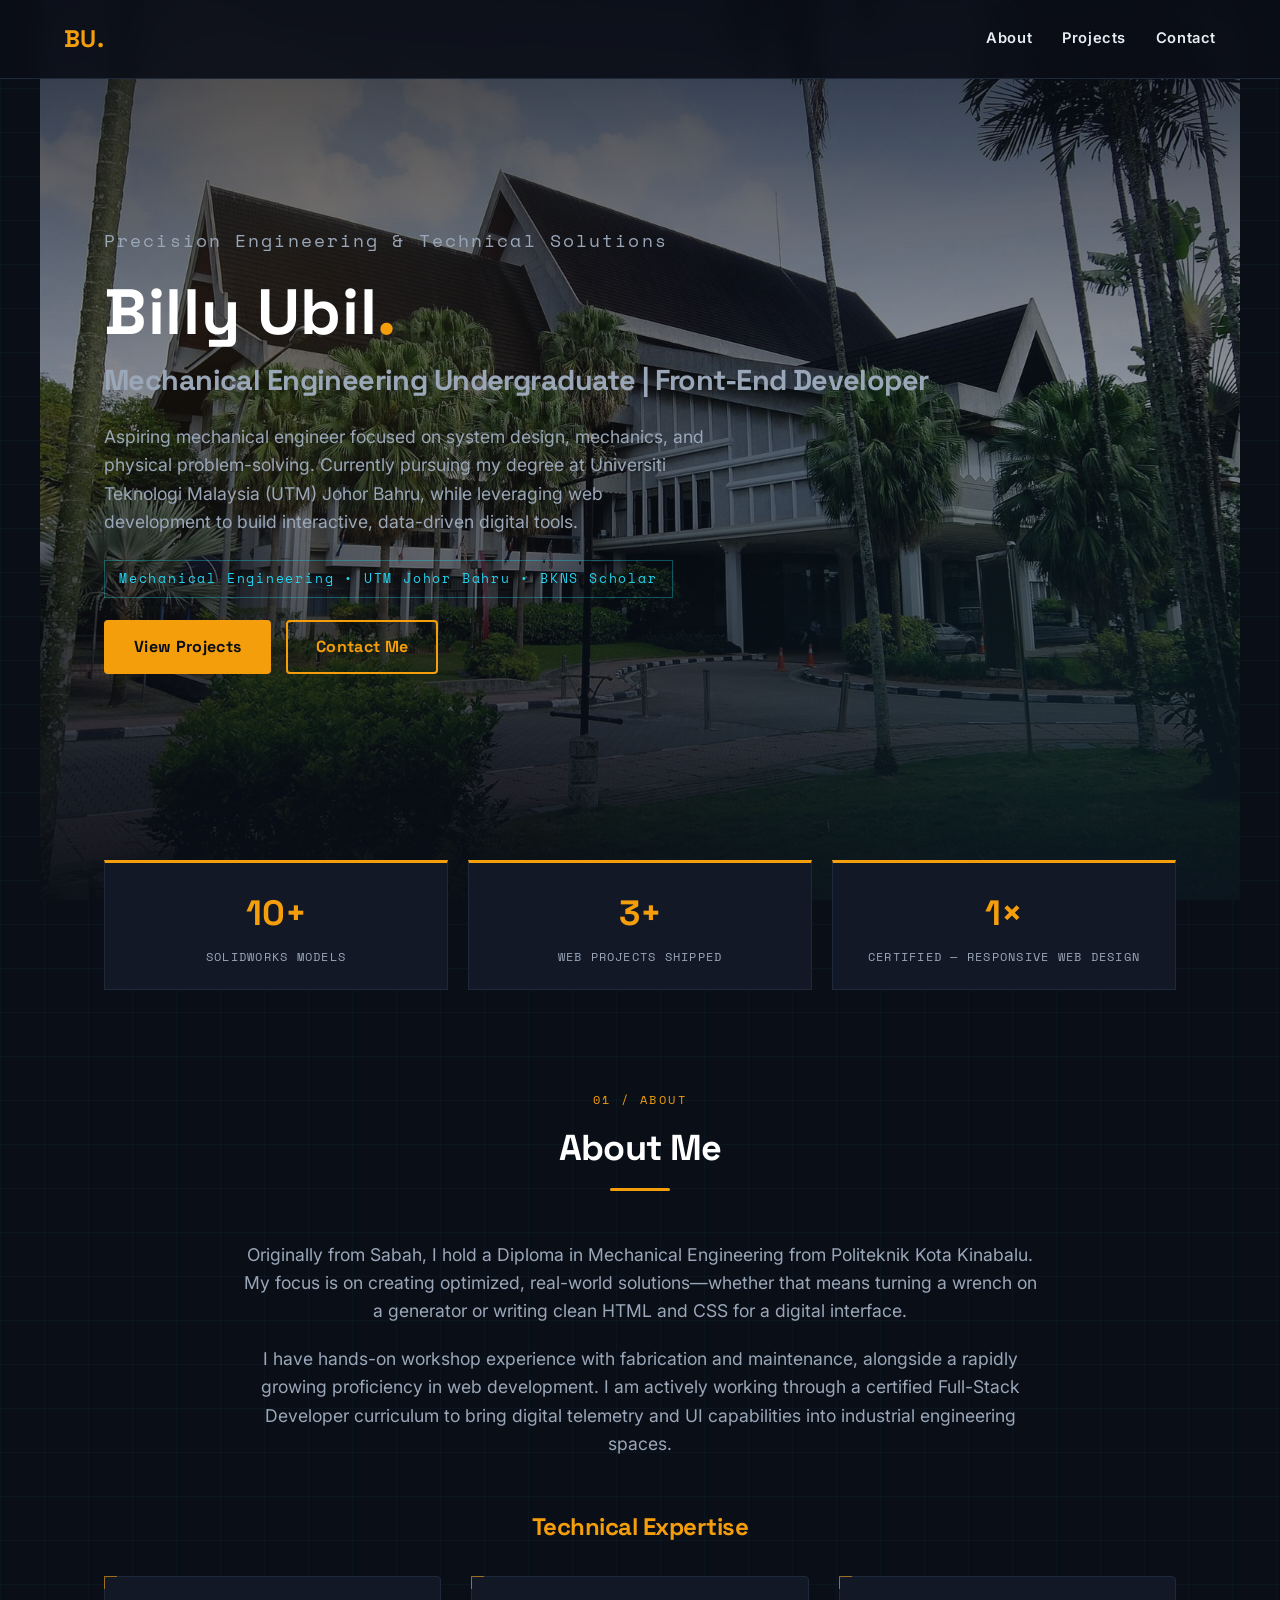
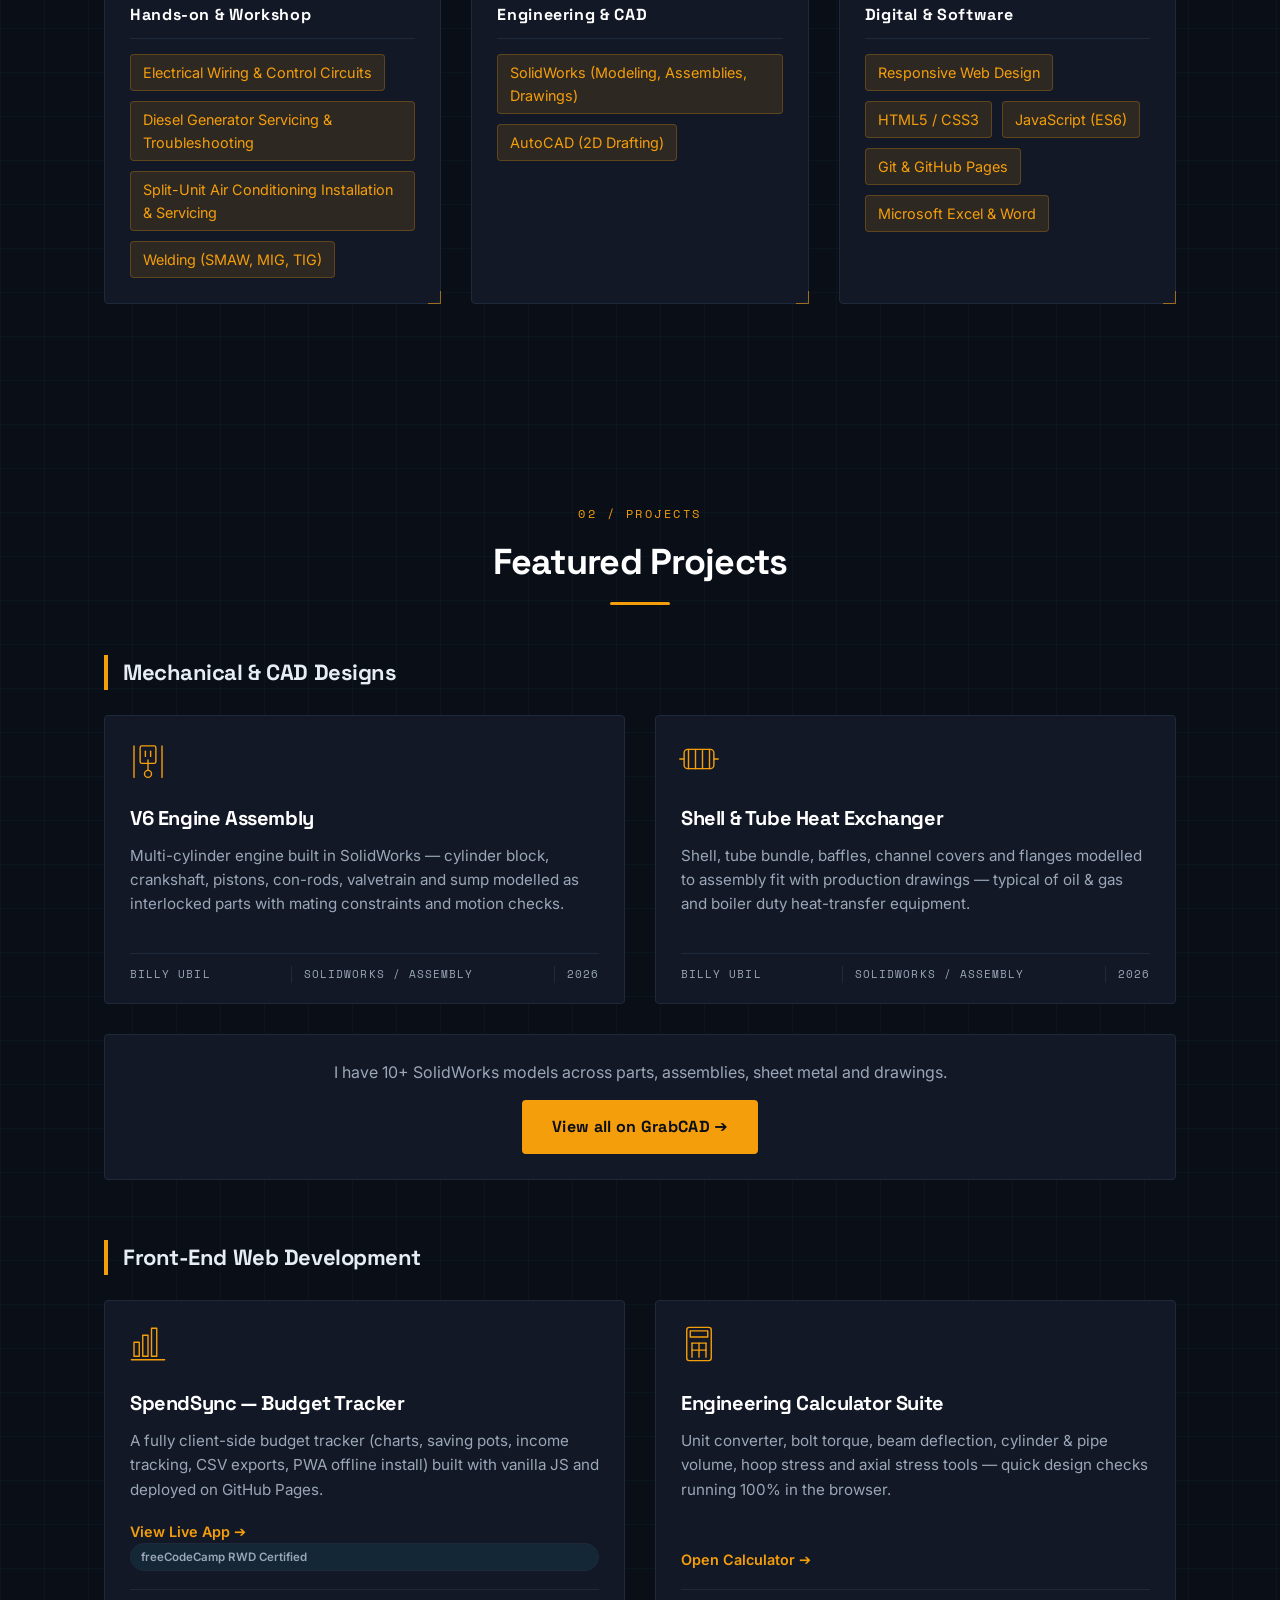
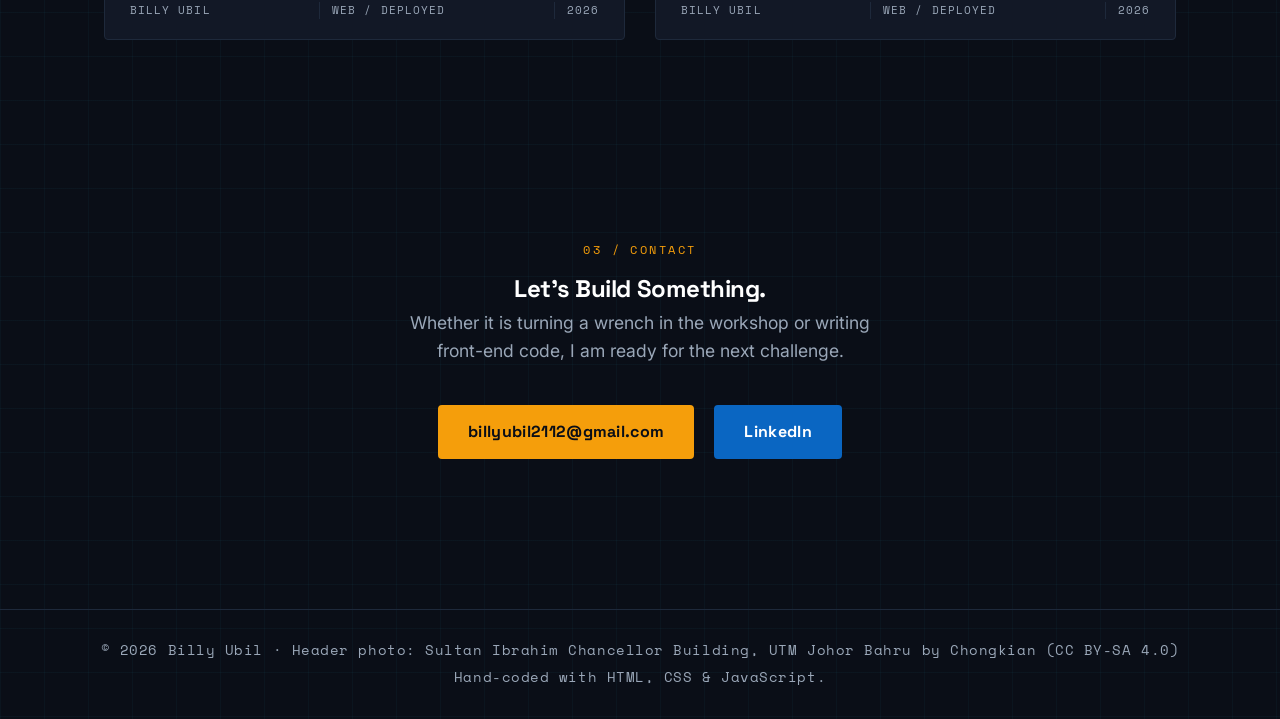
==== index.html @ ecc71d45 "Replace favicon with dark navy + amber B monogram" ====
<!DOCTYPE html>
<html lang="en">
<head>
    <meta charset="UTF-8">
    <meta name="viewport" content="width=device-width, initial-scale=1.0">
    <title>Billy Ubil | Engineering & Dev Portfolio</title>
    <meta name="description" content="Mechanical engineering student & web developer. SolidWorks, AutoCAD, fabrication and modern front-end development." />
    <meta property="og:title" content="Billy Ubil — Mechanical Engineering Student & Web Developer" />
    <meta property="og:description" content="Mechanical engineering student & web developer. SolidWorks, AutoCAD, fabrication and modern front-end development." />
    <meta property="og:type" content="website" />
    <meta property="og:url" content="https://billyubil2112.github.io/" />
    <link rel="icon" href="data:image/svg+xml,%3Csvg xmlns='http://www.w3.org/2000/svg' viewBox='0 0 100 100'%3E%3Crect width='100' height='100' rx='22' fill='%230a0e17'/%3E%3Crect x='2' y='2' width='96' height='96' rx='20' fill='none' stroke='%23f59e0b' stroke-opacity='0.4' stroke-width='2'/%3E%3Ctext x='50' y='72' font-family='Arial,sans-serif' font-size='62' font-weight='700' text-anchor='middle' fill='%23f59e0b'%3EB%3C/text%3E%3C/svg%3E" />
    <link rel="preconnect" href="https://fonts.googleapis.com" />
    <link rel="preconnect" href="https://fonts.gstatic.com" crossorigin />
    <link href="https://fonts.googleapis.com/css2?family=Space+Grotesk:wght@500;600;700&family=Inter:wght@400;500;600&family=Space+Mono:wght@400;700&display=swap" rel="stylesheet" />
    <link rel="stylesheet" href="style.css">
</head>
<body>

    <!-- NAVIGATION -->
    <nav>
        <div class="logo">BU.</div>
        <button class="hamburger" id="hamburger" aria-label="Toggle menu" aria-expanded="false">☰</button>
        <ul class="nav-links" id="nav-links">
            <li><a href="#about">About</a></li>
            <li><a href="#projects">Projects</a></li>
            <li><a href="#contact">Contact</a></li>
        </ul>
    </nav>

    <!-- HERO SECTION -->
    <header class="hero">
        <div class="hero-photo" aria-hidden="true"></div>
        <div class="hero-overlay" aria-hidden="true"></div>
        <div class="blueprint" aria-hidden="true"></div>
        <div class="hero-content fade-in">
            <p class="greeting">Precision Engineering &amp; Technical Solutions</p>
            <h1><span class="highlight">Billy Ubil<span class="dot">.</span></span></h1>
            <h2>Mechanical Engineering Undergraduate | Front-End Developer</h2>
            <p>Aspiring mechanical engineer focused on system design, mechanics, and physical problem-solving. Currently pursuing my degree at Universiti Teknologi Malaysia (UTM) Johor Bahru, while leveraging web development to build interactive, data-driven digital tools.</p>
            <span class="spec">Mechanical Engineering &bull; UTM Johor Bahru &bull; BKNS Scholar</span>
            <div class="hero-buttons">
                <a href="#projects" class="btn">View Projects</a>
                <a href="#contact" class="btn outline">Contact Me</a>
            </div>
        </div>
    </header>

    <!-- STATS STRIP -->
    <div class="stats-strip">
        <div class="stat"><span class="stat-num">10+</span><span class="stat-label">SolidWorks Models</span></div>
        <div class="stat"><span class="stat-num">3+</span><span class="stat-label">Web Projects Shipped</span></div>
        <div class="stat"><span class="stat-num">1×</span><span class="stat-label">Certified — Responsive Web Design</span></div>
    </div>

    <!-- ABOUT & SKILLS SECTION -->
    <section id="about" class="about-section fade-in">
        <div class="section-header">
            <div class="eyebrow">01 / About</div>
            <h2>About Me</h2>
            <div class="header-line"></div>
        </div>
        
        <!-- The About text is now above the skills -->
        <div class="about-text-container">
            <p>Originally from Sabah, I hold a Diploma in Mechanical Engineering from Politeknik Kota Kinabalu. My focus is on creating optimized, real-world solutions—whether that means turning a wrench on a generator or writing clean HTML and CSS for a digital interface.</p>
            <p>I have hands-on workshop experience with fabrication and maintenance, alongside a rapidly growing proficiency in web development. I am actively working through a certified Full-Stack Developer curriculum to bring digital telemetry and UI capabilities into industrial engineering spaces.</p>
        </div>
            
        <div class="skills-wrapper">
            <h3>Technical Expertise</h3>
            <div class="skills-box" id="skills">
                
                <div class="skill-category">
                    <h4>Hands-on & Workshop</h4>
                    <div class="skill-tags">
                        <span>Electrical Wiring & Control Circuits</span>
                        <span>Diesel Generator Servicing &amp; Troubleshooting</span>
                        <span>Split-Unit Air Conditioning Installation &amp; Servicing</span>
                        <span>Welding (SMAW, MIG, TIG)</span>
                    </div>
                </div>

                <div class="skill-category">
                    <h4>Engineering & CAD</h4>
                    <div class="skill-tags">
                        <span>SolidWorks (Modeling, Assemblies, Drawings)</span>
                        <span>AutoCAD (2D Drafting)</span>
                    </div>
                </div>

                <div class="skill-category">
                    <h4>Digital & Software</h4>
                    <div class="skill-tags">
                        <span>Responsive Web Design</span>
                        <span>HTML5 / CSS3</span>
                        <span>JavaScript (ES6)</span>
                        <span>Git &amp; GitHub Pages</span>
                        <span>Microsoft Excel &amp; Word</span>
                    </div>
                </div>
            </div>
        </div>
    </section>

    <!-- PROJECTS SECTION -->
    <section id="projects" class="projects-section">
        <div class="section-header fade-in">
            <div class="eyebrow">02 / Projects</div>
            <h2>Featured Projects</h2>
            <div class="header-line"></div>
        </div>

        <!-- CATEGORY 1: MECHANICAL & CAD -->
        <h3 class="category-title fade-in">Mechanical & CAD Designs</h3>
        <div class="project-grid">
            <div class="project-card fade-in">
                <div class="card-icon"><svg viewBox="0 0 48 48" fill="none" stroke="currentColor" stroke-width="1.6" stroke-linecap="round" stroke-linejoin="round" aria-hidden="true"><circle cx="24" cy="41" r="4"/><line x1="24" y1="37" x2="24" y2="25"/><rect x="15" y="9" width="18" height="20" rx="2"/><line x1="21" y1="15" x2="21" y2="21"/><line x1="27" y1="15" x2="27" y2="21"/><line x1="8" y1="9" x2="8" y2="45"/><line x1="40" y1="9" x2="40" y2="45"/></svg></div>
                <div class="card-content">
                    <h3>V6 Engine Assembly</h3>
                    <p>Multi-cylinder engine built in SolidWorks — cylinder block, crankshaft, pistons, con-rods, valvetrain and sump modelled as interlocked parts with mating constraints and motion checks.</p>
                    <div class="title-block"><span>Billy Ubil</span><span>SolidWorks / Assembly</span><span>2026</span></div>
                </div>
            </div>

            <div class="project-card fade-in">
                <div class="card-icon"><svg viewBox="0 0 48 48" fill="none" stroke="currentColor" stroke-width="1.6" stroke-linecap="round" stroke-linejoin="round" aria-hidden="true"><rect x="7" y="13" width="34" height="22" rx="4"/><line x1="12" y1="13" x2="12" y2="35"/><line x1="20" y1="13" x2="20" y2="35"/><line x1="28" y1="13" x2="28" y2="35"/><line x1="36" y1="13" x2="36" y2="35"/><line x1="7" y1="24" x2="2" y2="24"/><line x1="46" y1="24" x2="41" y2="24"/></svg></div>
                <div class="card-content">
                    <h3>Shell &amp; Tube Heat Exchanger</h3>
                    <p>Shell, tube bundle, baffles, channel covers and flanges modelled to assembly fit with production drawings — typical of oil &amp; gas and boiler duty heat-transfer equipment.</p>
                    <div class="title-block"><span>Billy Ubil</span><span>SolidWorks / Assembly</span><span>2026</span></div>
                </div>
            </div>
        </div>
        <div class="gallery-cta fade-in">
            <p>I have 10+ SolidWorks models across parts, assemblies, sheet metal and drawings.</p>
            <a href="https://grabcad.com/billy.ubil-1" target="_blank" class="btn">View all on GrabCAD ➔</a>
        </div>

        <!-- CATEGORY 2: WEB DEVELOPMENT -->
        <h3 class="category-title fade-in" style="margin-top: 60px;">Front-End Web Development</h3>
        <div class="project-grid">

            <div class="project-card fade-in">
                <div class="card-icon"><svg viewBox="0 0 48 48" fill="none" stroke="currentColor" stroke-width="1.6" stroke-linecap="round" stroke-linejoin="round" aria-hidden="true"><rect x="8" y="22" width="6" height="16"/><rect x="18" y="14" width="6" height="24"/><rect x="28" y="6" width="6" height="32"/><line x1="5" y1="42" x2="43" y2="42"/></svg></div>
                <div class="card-content">
                    <h3>SpendSync — Budget Tracker</h3>
                    <p>A fully client-side budget tracker (charts, saving pots, income tracking, CSV exports, PWA offline install) built with vanilla JS and deployed on GitHub Pages.</p>
                    <a href="https://billyubil2112.github.io/SpendSync/" target="_blank" class="text-link">View Live App ➔</a>
                    <span class="tag">freeCodeCamp RWD Certified</span>
                    <div class="title-block"><span>Billy Ubil</span><span>Web / Deployed</span><span>2026</span></div>
                </div>
            </div>

            <div class="project-card fade-in">
                <div class="card-icon"><svg viewBox="0 0 48 48" fill="none" stroke="currentColor" stroke-width="1.6" stroke-linecap="round" stroke-linejoin="round" aria-hidden="true"><rect x="10" y="5" width="28" height="38" rx="3"/><rect x="14" y="9" width="20" height="7"/><line x1="16" y1="23" x2="16" y2="39"/><line x1="24" y1="23" x2="24" y2="39"/><line x1="32" y1="23" x2="32" y2="39"/><line x1="16" y1="23" x2="32" y2="23"/><line x1="16" y1="31" x2="32" y2="31"/></svg></div>
                <div class="card-content">
                    <h3>Engineering Calculator Suite</h3>
                    <p>Unit converter, bolt torque, beam deflection, cylinder &amp; pipe volume, hoop stress and axial stress tools — quick design checks running 100% in the browser.</p>
                    <a href="engineering-calculator/" class="text-link">Open Calculator ➔</a>
                    <div class="title-block"><span>Billy Ubil</span><span>Web / Deployed</span><span>2026</span></div>
                </div>
            </div>
        </div>
    </section>

    <!-- CONTACT SECTION -->
    <section id="contact" class="contact-section fade-in">
        <div class="eyebrow">03 / Contact</div>
        <h2>Let's Build Something.</h2>
        <p>Whether it is turning a wrench in the workshop or writing front-end code, I am ready for the next challenge.</p>
        
        <div class="contact-buttons">
            <a href="mailto:billyubil2112@gmail.com" class="btn">billyubil2112@gmail.com</a>
            <a href="https://www.linkedin.com/in/billy-ubil-2442a9233" target="_blank" class="btn linkedin-btn">LinkedIn</a>
        </div>
    </section>

    <footer>
        <p>&copy; 2026 Billy Ubil &middot; Header photo: Sultan Ibrahim Chancellor Building, UTM Johor Bahru by Chongkian (CC BY-SA 4.0)</p>
        <p style="margin-top:6px;">Hand-coded with HTML, CSS &amp; JavaScript.</p>
    </footer>

    <script src="script.js"></script>
</body>
</html>
---- style.css ----
:root {
    --bg-main: #0a0e17;
    --bg-card: #121826;
    --bg-card-hover: #161e30;
    --text-primary: #e6edf3;
    --text-secondary: #9aa7b8;
    --accent: #f59e0b;
    --accent-hover: #d97706;
    --accent-soft: rgba(245, 158, 11, 0.12);
    --cyan: #22d3ee;
    --border: #1e293b;
    --font-body: 'Inter', system-ui, sans-serif;
    --font-heading: 'Space Grotesk', system-ui, sans-serif;
    --font-mono: 'Space Mono', monospace;
}

html { scroll-behavior: smooth; }

* { box-sizing: border-box; margin: 0; padding: 0; }

:focus { outline: none; }
:focus-visible { outline: 2px solid var(--accent); outline-offset: 3px; border-radius: 4px; }

body {
    font-family: var(--font-body);
    background-color: var(--bg-main);
    background-image:
        linear-gradient(rgba(34, 211, 238, 0.04) 1px, transparent 1px),
        linear-gradient(90deg, rgba(34, 211, 238, 0.04) 1px, transparent 1px),
        radial-gradient(900px 500px at 85% -10%, rgba(245, 158, 11, 0.08), transparent 60%);
    background-size: 44px 44px, 44px 44px, auto;
    color: var(--text-primary);
    line-height: 1.6;
    overflow-x: hidden;
}

h1, h2, h3, h4 { color: #ffffff; font-family: var(--font-heading); letter-spacing: -0.02em; }
a { text-decoration: none; color: inherit; }

::selection { background: rgba(245, 158, 11, 0.35); }
html { scrollbar-color: rgba(255, 255, 255, 0.22) transparent; scrollbar-width: thin; }

/* Navigation */
nav {
    display: flex;
    justify-content: space-between;
    align-items: center;
    padding: 20px 5%;
    background: rgba(10, 14, 23, 0.9);
    position: fixed;
    width: 100%;
    backdrop-filter: blur(10px);
    -webkit-backdrop-filter: blur(10px);
    z-index: 100;
    border-bottom: 1px solid var(--border);
}
.logo { font-family: var(--font-heading); font-size: 24px; font-weight: 700; color: var(--accent); letter-spacing: 0.02em; }
.nav-links { list-style: none; display: flex; gap: 30px; font-weight: 600; font-size: 0.92rem; letter-spacing: 0.04em; }
.nav-links li a:hover { color: var(--accent); transition: 0.3s; }

/* Hamburger (mobile menu) */
.hamburger {
    display: none;
    background: transparent;
    border: 1px solid var(--border);
    color: var(--text-primary);
    font-size: 22px;
    line-height: 1;
    padding: 6px 12px;
    border-radius: 6px;
    cursor: pointer;
}
.hamburger:hover { border-color: var(--accent); }

/* Buttons */
.btn {
    display: inline-block;
    padding: 12px 28px;
    background: var(--accent);
    color: #0a0e17;
    border-radius: 4px;
    font-weight: bold;
    font-family: var(--font-heading);
    letter-spacing: 0.02em;
    transition: all 0.3s ease;
    border: 2px solid var(--accent);
    cursor: pointer;
}
.btn:hover { background: var(--accent-hover); border-color: var(--accent-hover); color: #fff; transform: translateY(-2px); box-shadow: 0 6px 18px rgba(245, 158, 11, 0.28); }
.btn.outline { background: transparent; color: var(--accent); }
.btn.outline:hover { background: var(--accent-soft); color: var(--accent); }
.linkedin-btn { background: #0a66c2; border-color: #0a66c2; color: white; }
.linkedin-btn:hover { background: #004182; border-color: #004182; }

/* Layouts */
section { padding: 100px 5%; max-width: 1200px; margin: 0 auto; position: relative; }
.section-header { margin-bottom: 50px; text-align: center; }
.section-header h2 { font-size: 36px; margin-bottom: 10px; }
.header-line { height: 3px; width: 60px; background: var(--accent); margin: 0 auto; border-radius: 2px; }
.eyebrow {
    font-family: var(--font-mono);
    font-size: 0.78rem;
    letter-spacing: 0.2em;
    color: var(--accent);
    text-transform: uppercase;
    margin-bottom: 10px;
}

/* Hero */
.hero {
    height: 100vh;
    display: flex;
    align-items: center;
    padding: 0 5%;
    max-width: 1200px;
    margin: 0 auto;
    position: relative;
    overflow: hidden;
}
.hero-photo {
    position: absolute;
    inset: 0;
    background: url('utm-header.jpg') center 30%/cover no-repeat;
    opacity: 1;
    transition: opacity 0.8s ease;
    will-change: opacity;
}
.hero-overlay {
    position: absolute;
    inset: 0;
    background: linear-gradient(180deg, rgba(10, 14, 23, 0.82), rgba(10, 14, 23, 0.42) 45%, rgba(10, 14, 23, 0.96));
}
body.scrolled .hero-photo { opacity: 0; }
.hero .blueprint {
    position: absolute;
    inset: 0;
    pointer-events: none;
    background:
        radial-gradient(circle at 20% 30%, rgba(245, 158, 11, 0.08), transparent 40%),
        radial-gradient(circle at 85% 80%, rgba(34, 211, 238, 0.06), transparent 45%);
}
.hero-content { position: relative; z-index: 2; }
.greeting { color: var(--accent); font-family: var(--font-mono); font-size: 15px; letter-spacing: 0.12em; margin-bottom: 15px; }
.hero h1 { font-size: 4rem; line-height: 1.08; margin-bottom: 10px; }
.highlight { color: #ffffff; font-weight: 700; letter-spacing: 0.01em; }
.highlight .dot { color: var(--accent); }
.hero h2 { font-size: 1.8rem; color: var(--text-secondary); margin-bottom: 20px; }
.hero p { max-width: 600px; font-size: 1.1rem; color: var(--text-secondary); margin-bottom: 24px; }
.spec {
    display: inline-block;
    font-family: var(--font-mono);
    font-size: 0.8rem;
    letter-spacing: 0.14em;
    color: var(--cyan);
    border: 1px solid rgba(34, 211, 238, 0.35);
    padding: 8px 14px;
    margin-bottom: 22px;
}
.hero-buttons { display: flex; gap: 15px; }

/* Stats strip */
.stats-strip {
    display: grid;
    grid-template-columns: repeat(3, 1fr);
    gap: 20px;
    max-width: 1200px;
    margin: -40px auto 0;
    padding: 0 5%;
    position: relative;
    z-index: 2;
}
.stat {
    background: var(--bg-card);
    border: 1px solid var(--border);
    border-top: 3px solid var(--accent);
    padding: 22px;
    text-align: center;
}
.stat-num { display: block; font-family: var(--font-heading); font-size: 2.2rem; font-weight: 700; color: var(--accent); }
.stat-label { display: block; margin-top: 6px; font-family: var(--font-mono); font-size: 0.78rem; letter-spacing: 0.1em; text-transform: uppercase; color: var(--text-secondary); }

/* About & Skills */
.about-text-container { font-size: 1.1rem; margin-bottom: 50px; text-align: center; max-width: 800px; margin-left: auto; margin-right: auto; }
.about-text-container p { margin-bottom: 20px; color: var(--text-secondary); }
.skills-wrapper h3 { text-align: center; margin-bottom: 30px; font-size: 24px; color: var(--accent); }

.skills-box { display: grid; grid-template-columns: repeat(auto-fit, minmax(250px, 1fr)); gap: 30px; }
.skill-category { background: var(--bg-card); padding: 25px; border-radius: 4px; border: 1px solid var(--border); position: relative; }
.skill-category::before, .skill-category::after,
.project-card::before, .project-card::after {
    content: ""; position: absolute; width: 12px; height: 12px; border: 1px solid var(--accent); opacity: 0.6; pointer-events: none;
}
.skill-category::before, .project-card::before { top: -1px; left: -1px; border-right: none; border-bottom: none; }
.skill-category::after, .project-card::after { bottom: -1px; right: -1px; border-left: none; border-top: none; }
.skill-category h4 { margin-bottom: 15px; color: #fff; border-bottom: 1px solid var(--border); padding-bottom: 10px; font-size: 1rem; letter-spacing: 0.04em; }
.skill-tags { display: flex; flex-wrap: wrap; gap: 10px; }
.skill-tags span { background: var(--accent-soft); color: var(--accent); padding: 6px 12px; border-radius: 4px; font-size: 0.9rem; border: 1px solid rgba(245, 158, 11, 0.25); }

/* Projects */
.category-title { font-size: 22px; margin-bottom: 25px; color: var(--text-primary); border-left: 4px solid var(--accent); padding-left: 15px; font-family: var(--font-heading); }
.project-grid { display: grid; grid-template-columns: repeat(auto-fit, minmax(300px, 1fr)); gap: 30px; }
.project-card { background: var(--bg-card); border-radius: 4px; border: 1px solid var(--border); overflow: hidden; transition: transform 0.3s, border-color 0.3s; display: flex; flex-direction: column; position: relative; }
.project-card:hover { transform: translateY(-5px); border-color: var(--accent); background: var(--bg-card-hover); }
.card-icon { padding: 22px 22px 0; display: flex; }
.card-icon svg { width: 42px; height: 42px; color: var(--accent); }
.card-content { padding: 22px 25px 20px; flex-grow: 1; display: flex; flex-direction: column; }
.card-content h3 { margin-bottom: 10px; font-size: 1.25rem; }
.card-content p { color: var(--text-secondary); font-size: 0.95rem; margin-bottom: 18px; flex-grow: 1; }
.text-link { color: var(--accent); font-weight: 600; font-size: 0.9rem; margin-top: auto; }
.text-link:hover { text-decoration: underline; }
.tag { display: inline-block; margin-top: auto; font-size: 0.72rem; font-weight: 600; color: var(--text-secondary); background: rgba(34, 211, 238, 0.08); border: 1px solid var(--border); padding: 4px 10px; border-radius: 999px; }
.title-block {
    display: flex;
    justify-content: space-between;
    gap: 10px;
    margin-top: 18px;
    padding: 12px 0 0;
    border-top: 1px solid var(--border);
    font-family: var(--font-mono);
    font-size: 0.66rem;
    letter-spacing: 0.1em;
    color: var(--text-secondary);
    text-transform: uppercase;
}
.title-block span + span { border-left: 1px solid var(--border); padding-left: 12px; }
.gallery-cta { margin-top: 30px; padding: 25px; background: var(--bg-card); border: 1px solid var(--border); border-radius: 4px; text-align: center; }
.gallery-cta p { color: var(--text-secondary); margin-bottom: 15px; }

/* Contact & Footer */
.contact-section { text-align: center; max-width: 600px; }
.contact-section p { margin-bottom: 40px; color: var(--text-secondary); font-size: 1.1rem; }
.contact-buttons { display: flex; justify-content: center; gap: 20px; flex-wrap: wrap; }
footer { text-align: center; padding: 30px; border-top: 1px solid var(--border); margin-top: 50px; font-size: 0.85rem; color: var(--text-secondary); font-family: var(--font-mono); letter-spacing: 0.04em; }

/* Mobile Menu & Media Queries */
@media (max-width: 768px) {
    .hamburger { display: block; }
    .nav-links { display: none; position: fixed; top: 64px; left: 0; right: 0; flex-direction: column; gap: 0; background: var(--bg-card); border-bottom: 1px solid var(--border); padding: 10px 5%; z-index: 99; }
    .nav-links.open { display: flex; }
    .nav-links li { padding: 14px 0; border-bottom: 1px solid var(--border); }
    .hero h1 { font-size: 3rem; }
    .hero h2 { font-size: 1.4rem; }
    .hero-buttons { flex-direction: column; }
    .btn { text-align: center; width: 100%; }
    .stats-strip { grid-template-columns: 1fr; margin-top: -20px; }
    section { padding-top: 80px; }
}

/* Animations */
.fade-in { opacity: 0; transform: translateY(20px); transition: opacity 0.6s ease-out, transform 0.6s ease-out; }
.fade-in.visible { opacity: 1; transform: translateY(0); }

@media (prefers-reduced-motion: reduce) {
    html { scroll-behavior: auto; }
    *, *::before, *::after { animation: none !important; transition: none !important; }
    .fade-in { opacity: 1; transform: none; }
}
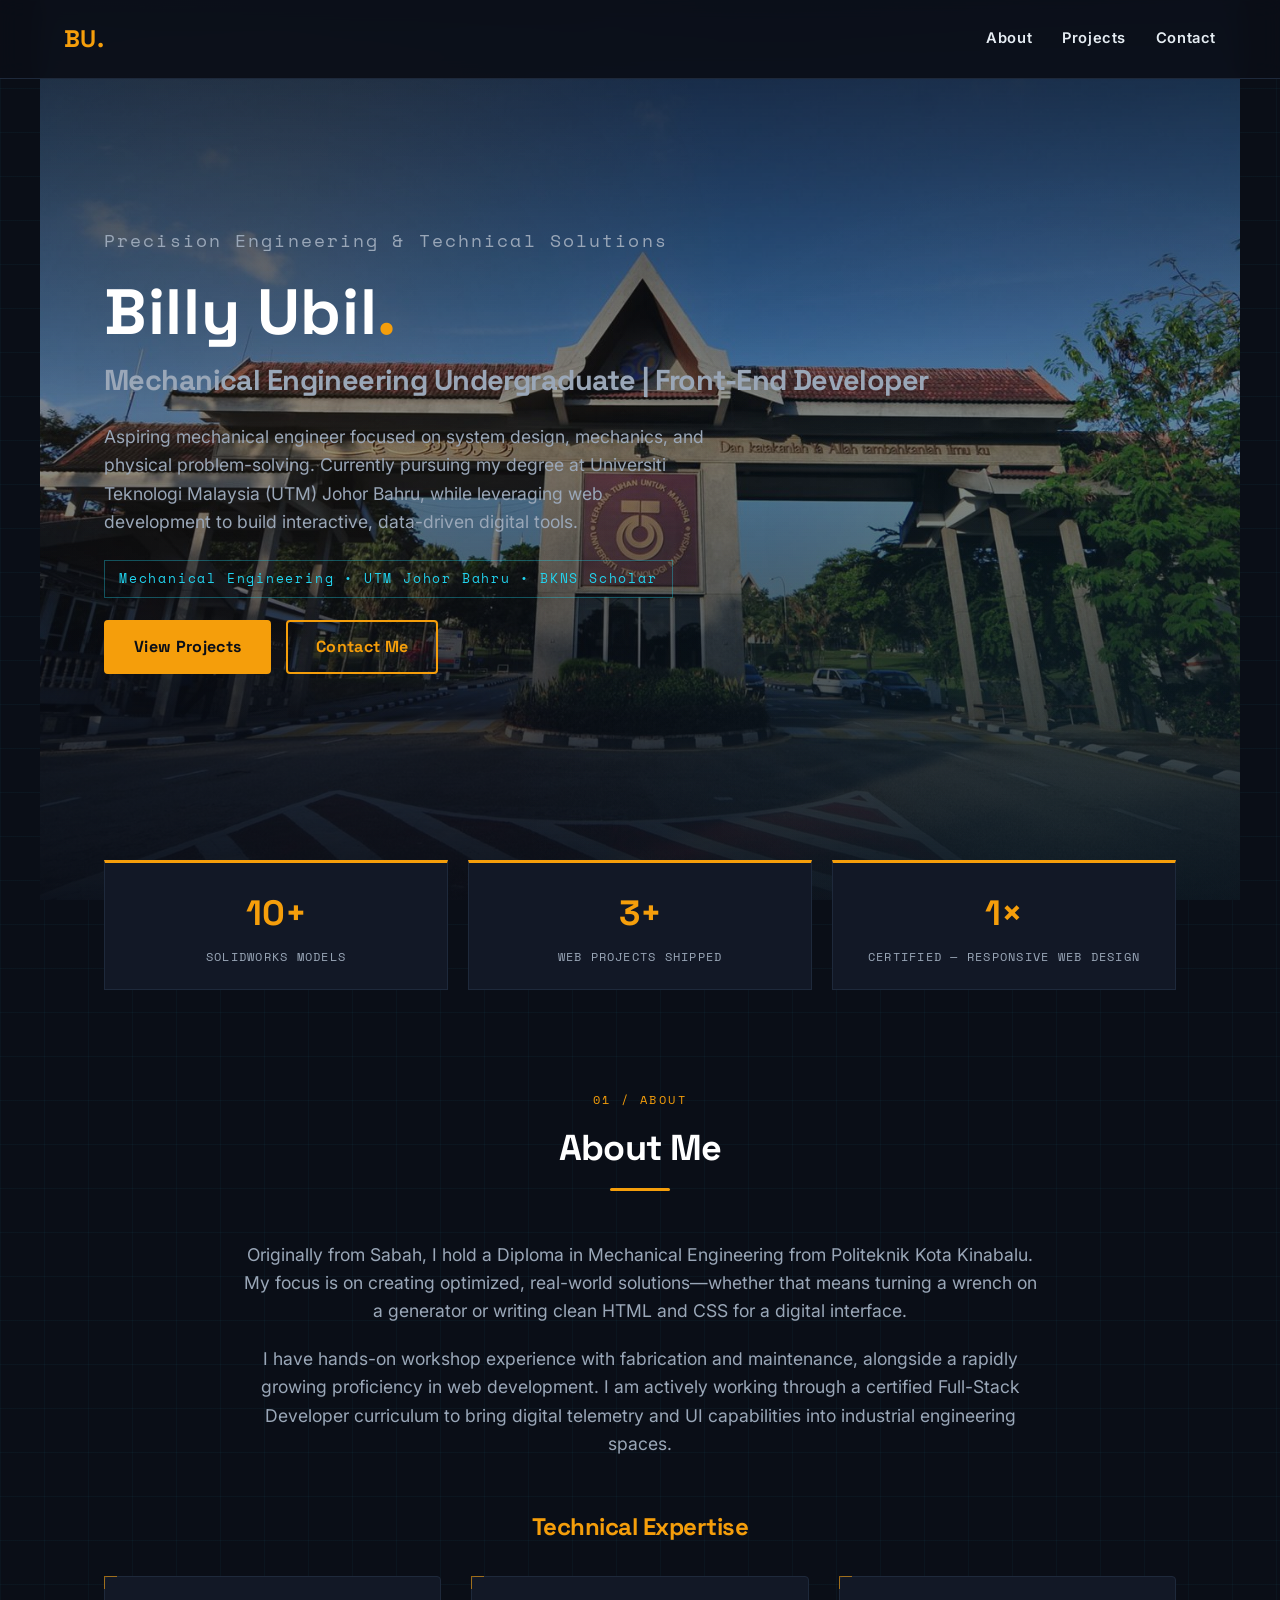
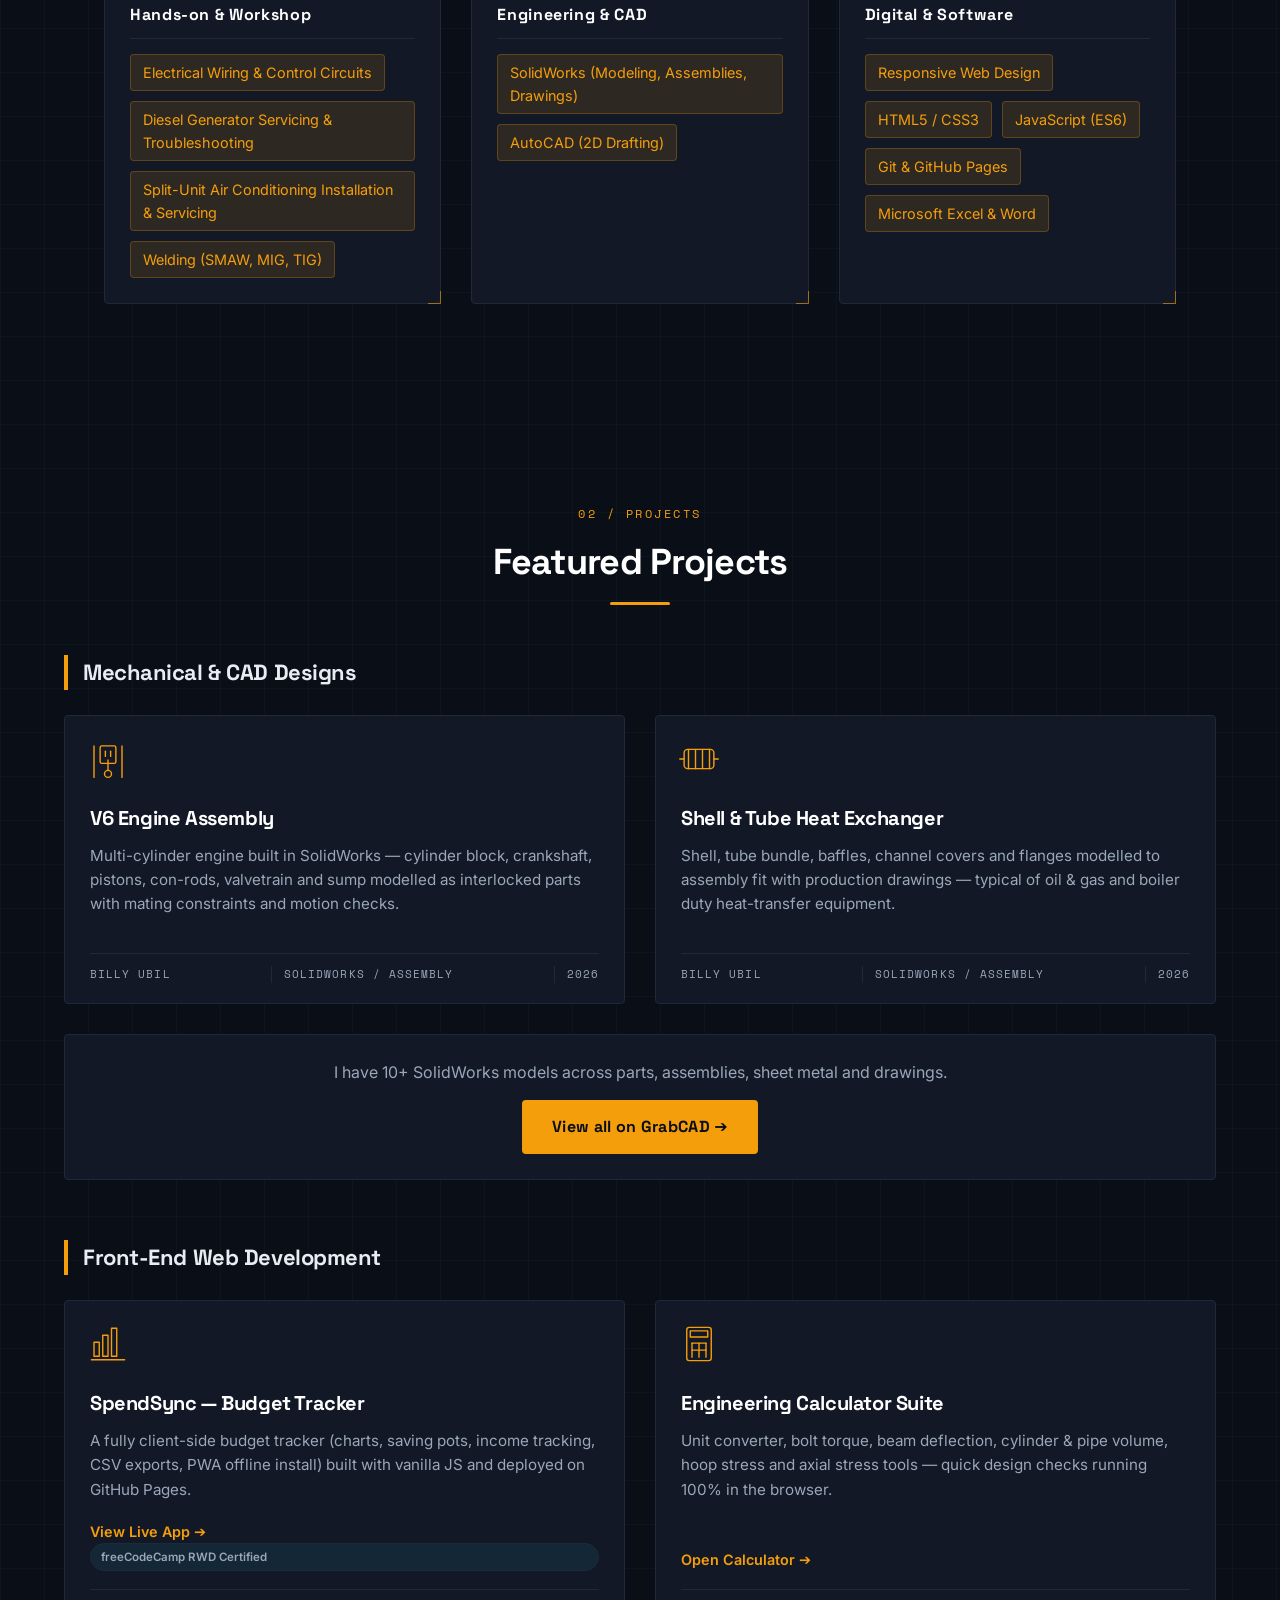
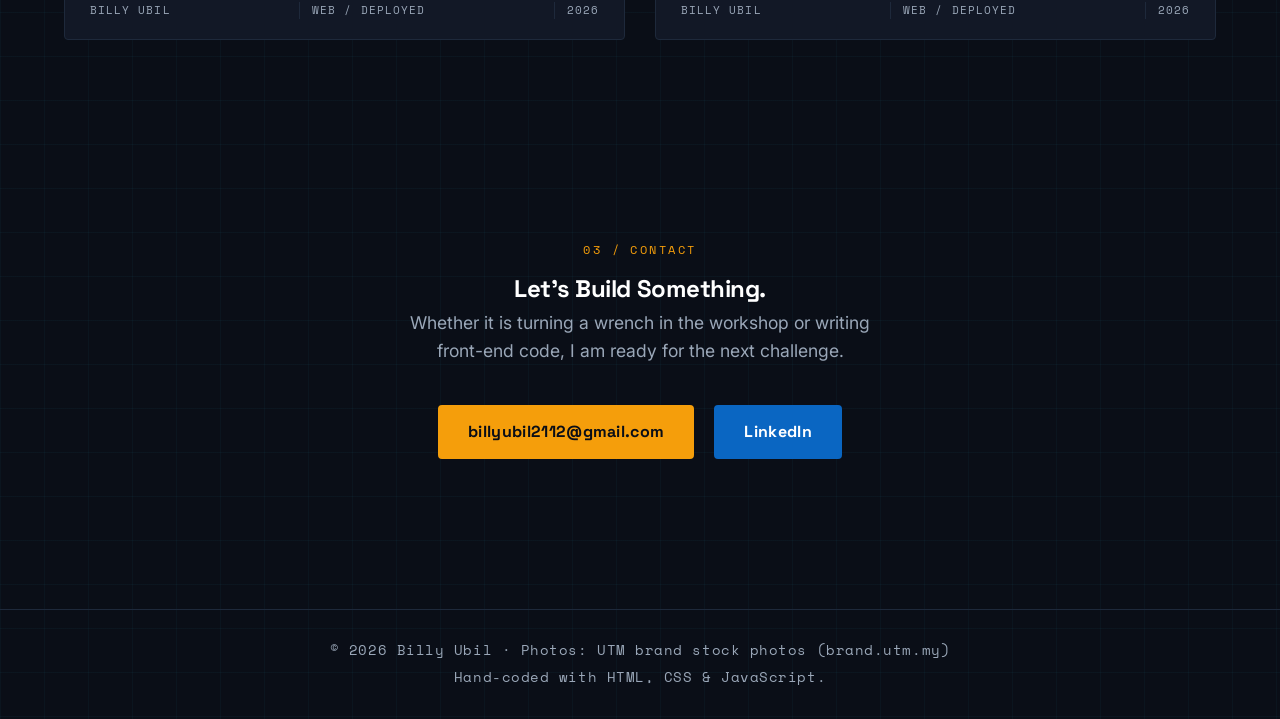
==== commit 7c5edca7: "UTM stock photos: #10 hero, #13 projects section bg with scroll fade; favicon navy #0A192F + white B" ====
--- a/index.html
+++ b/index.html
@@ -9,7 +9,7 @@
     <meta property="og:description" content="Mechanical engineering student & web developer. SolidWorks, AutoCAD, fabrication and modern front-end development." />
     <meta property="og:type" content="website" />
     <meta property="og:url" content="https://billyubil2112.github.io/" />
-    <link rel="icon" href="data:image/svg+xml,%3Csvg xmlns='http://www.w3.org/2000/svg' viewBox='0 0 100 100'%3E%3Crect width='100' height='100' rx='22' fill='%230a0e17'/%3E%3Crect x='2' y='2' width='96' height='96' rx='20' fill='none' stroke='%23f59e0b' stroke-opacity='0.4' stroke-width='2'/%3E%3Ctext x='50' y='72' font-family='Arial,sans-serif' font-size='62' font-weight='700' text-anchor='middle' fill='%23f59e0b'%3EB%3C/text%3E%3C/svg%3E" />
+    <link rel="icon" href="data:image/svg+xml,%3Csvg xmlns='http://www.w3.org/2000/svg' viewBox='0 0 100 100'%3E%3Crect width='100' height='100' rx='22' fill='%230A192F'/%3E%3Ctext x='50' y='72' font-family='Arial,Helvetica,sans-serif' font-size='56' font-weight='700' text-anchor='middle' fill='%23FFFFFF'%3EBU%3C/text%3E%3C/svg%3E" />
     <link rel="preconnect" href="https://fonts.googleapis.com" />
     <link rel="preconnect" href="https://fonts.gstatic.com" crossorigin />
     <link href="https://fonts.googleapis.com/css2?family=Space+Grotesk:wght@500;600;700&family=Inter:wght@400;500;600&family=Space+Mono:wght@400;700&display=swap" rel="stylesheet" />
@@ -105,6 +105,8 @@
 
     <!-- PROJECTS SECTION -->
     <section id="projects" class="projects-section">
+        <div class="projects-bg" aria-hidden="true"></div>
+        <div class="projects-inner">
         <div class="section-header fade-in">
             <div class="eyebrow">02 / Projects</div>
             <h2>Featured Projects</h2>
@@ -162,6 +164,7 @@
                 </div>
             </div>
         </div>
+        </div>
     </section>
 
     <!-- CONTACT SECTION -->
@@ -177,7 +180,7 @@
     </section>
 
     <footer>
-        <p>&copy; 2026 Billy Ubil &middot; Header photo: Sultan Ibrahim Chancellor Building, UTM Johor Bahru by Chongkian (CC BY-SA 4.0)</p>
+        <p>&copy; 2026 Billy Ubil &middot; Photos: UTM brand stock photos (brand.utm.my)</p>
         <p style="margin-top:6px;">Hand-coded with HTML, CSS &amp; JavaScript.</p>
     </footer>
 
--- a/style.css
+++ b/style.css
@@ -197,6 +197,20 @@
 .skill-tags span { background: var(--accent-soft); color: var(--accent); padding: 6px 12px; border-radius: 4px; font-size: 0.9rem; border: 1px solid rgba(245, 158, 11, 0.25); }
 
 /* Projects */
+.projects-section { max-width: none; width: 100%; margin: 0; }
+.projects-inner { max-width: 1200px; margin: 0 auto; position: relative; z-index: 1; }
+.projects-bg {
+    position: absolute;
+    inset: 0;
+    z-index: 0;
+    background:
+        linear-gradient(rgba(10, 14, 23, 0.92), rgba(10, 14, 23, 0.72) 40%, rgba(10, 14, 23, 0.95)),
+        url('utm-projects.jpg') center 40%/cover no-repeat;
+    opacity: 0;
+    transition: opacity 1s ease;
+    will-change: opacity;
+}
+.projects-section.photo-on .projects-bg { opacity: 1; }
 .category-title { font-size: 22px; margin-bottom: 25px; color: var(--text-primary); border-left: 4px solid var(--accent); padding-left: 15px; font-family: var(--font-heading); }
 .project-grid { display: grid; grid-template-columns: repeat(auto-fit, minmax(300px, 1fr)); gap: 30px; }
 .project-card { background: var(--bg-card); border-radius: 4px; border: 1px solid var(--border); overflow: hidden; transition: transform 0.3s, border-color 0.3s; display: flex; flex-direction: column; position: relative; }
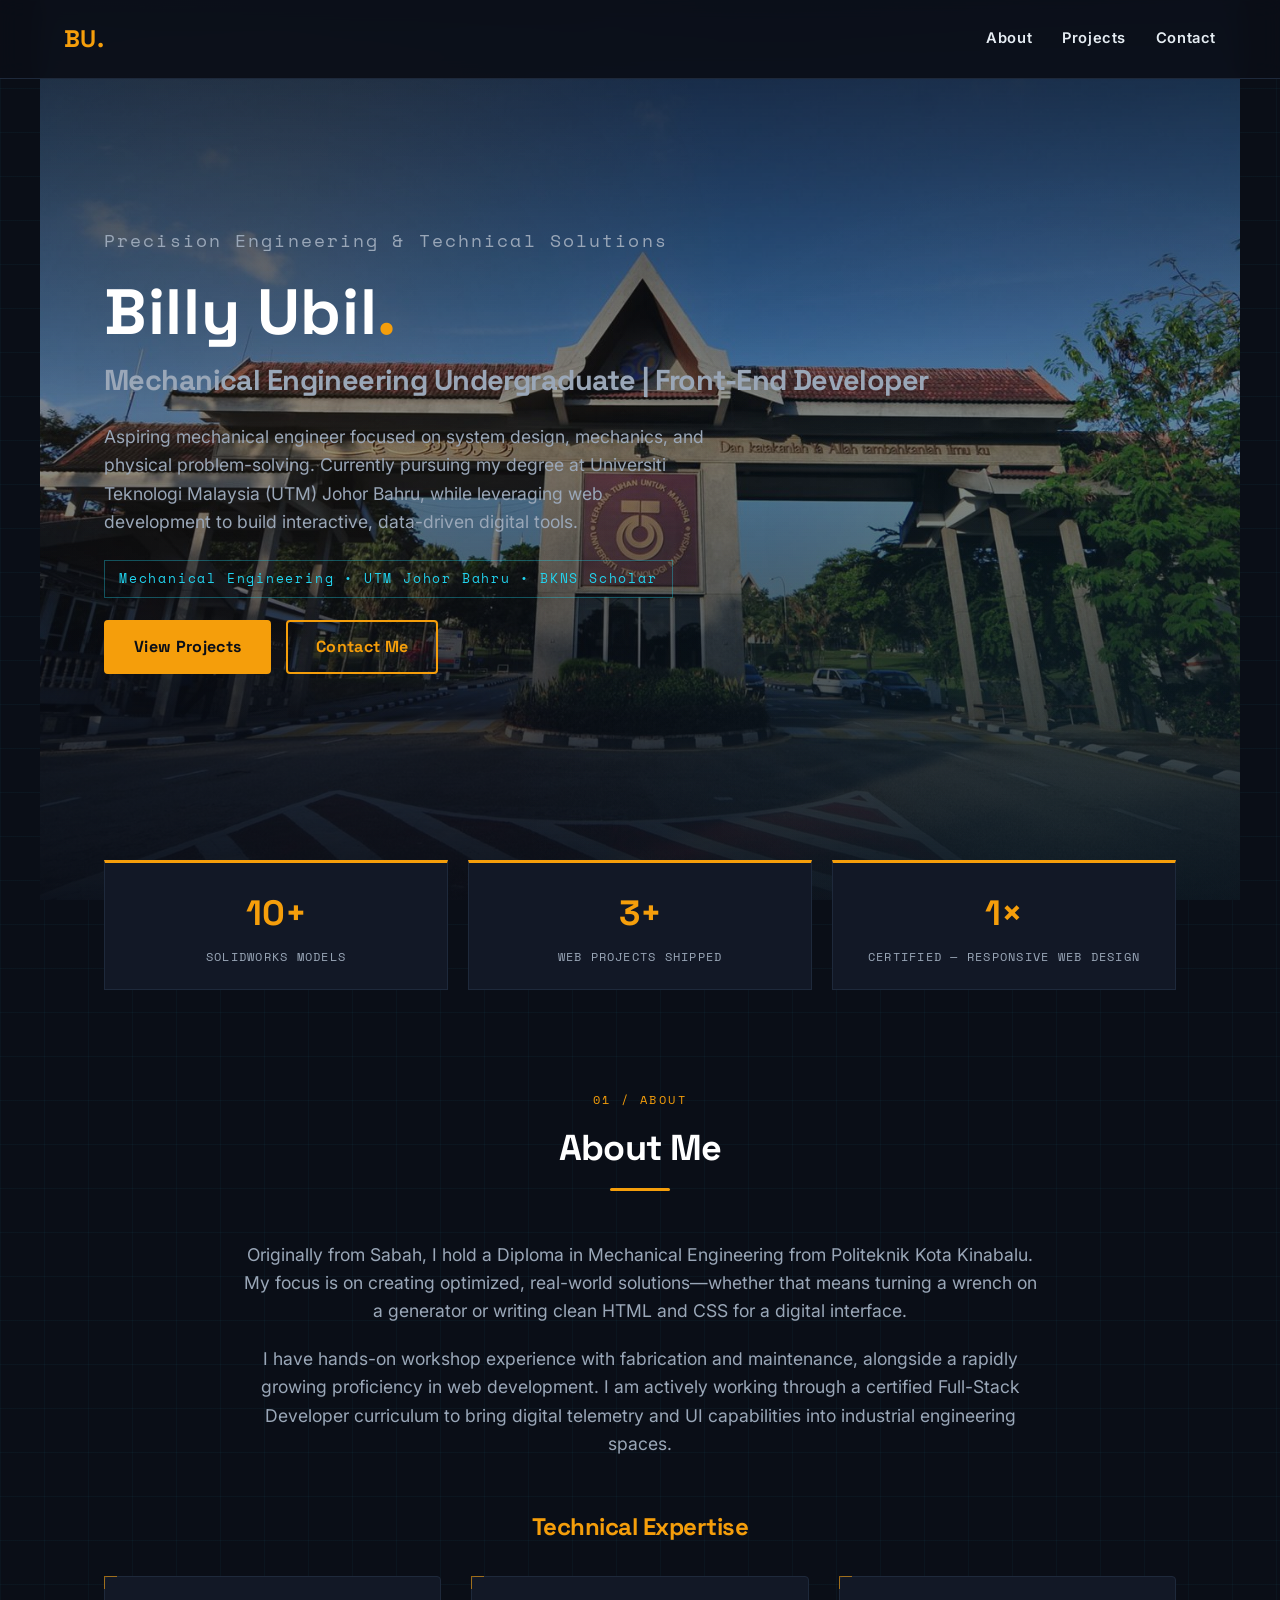
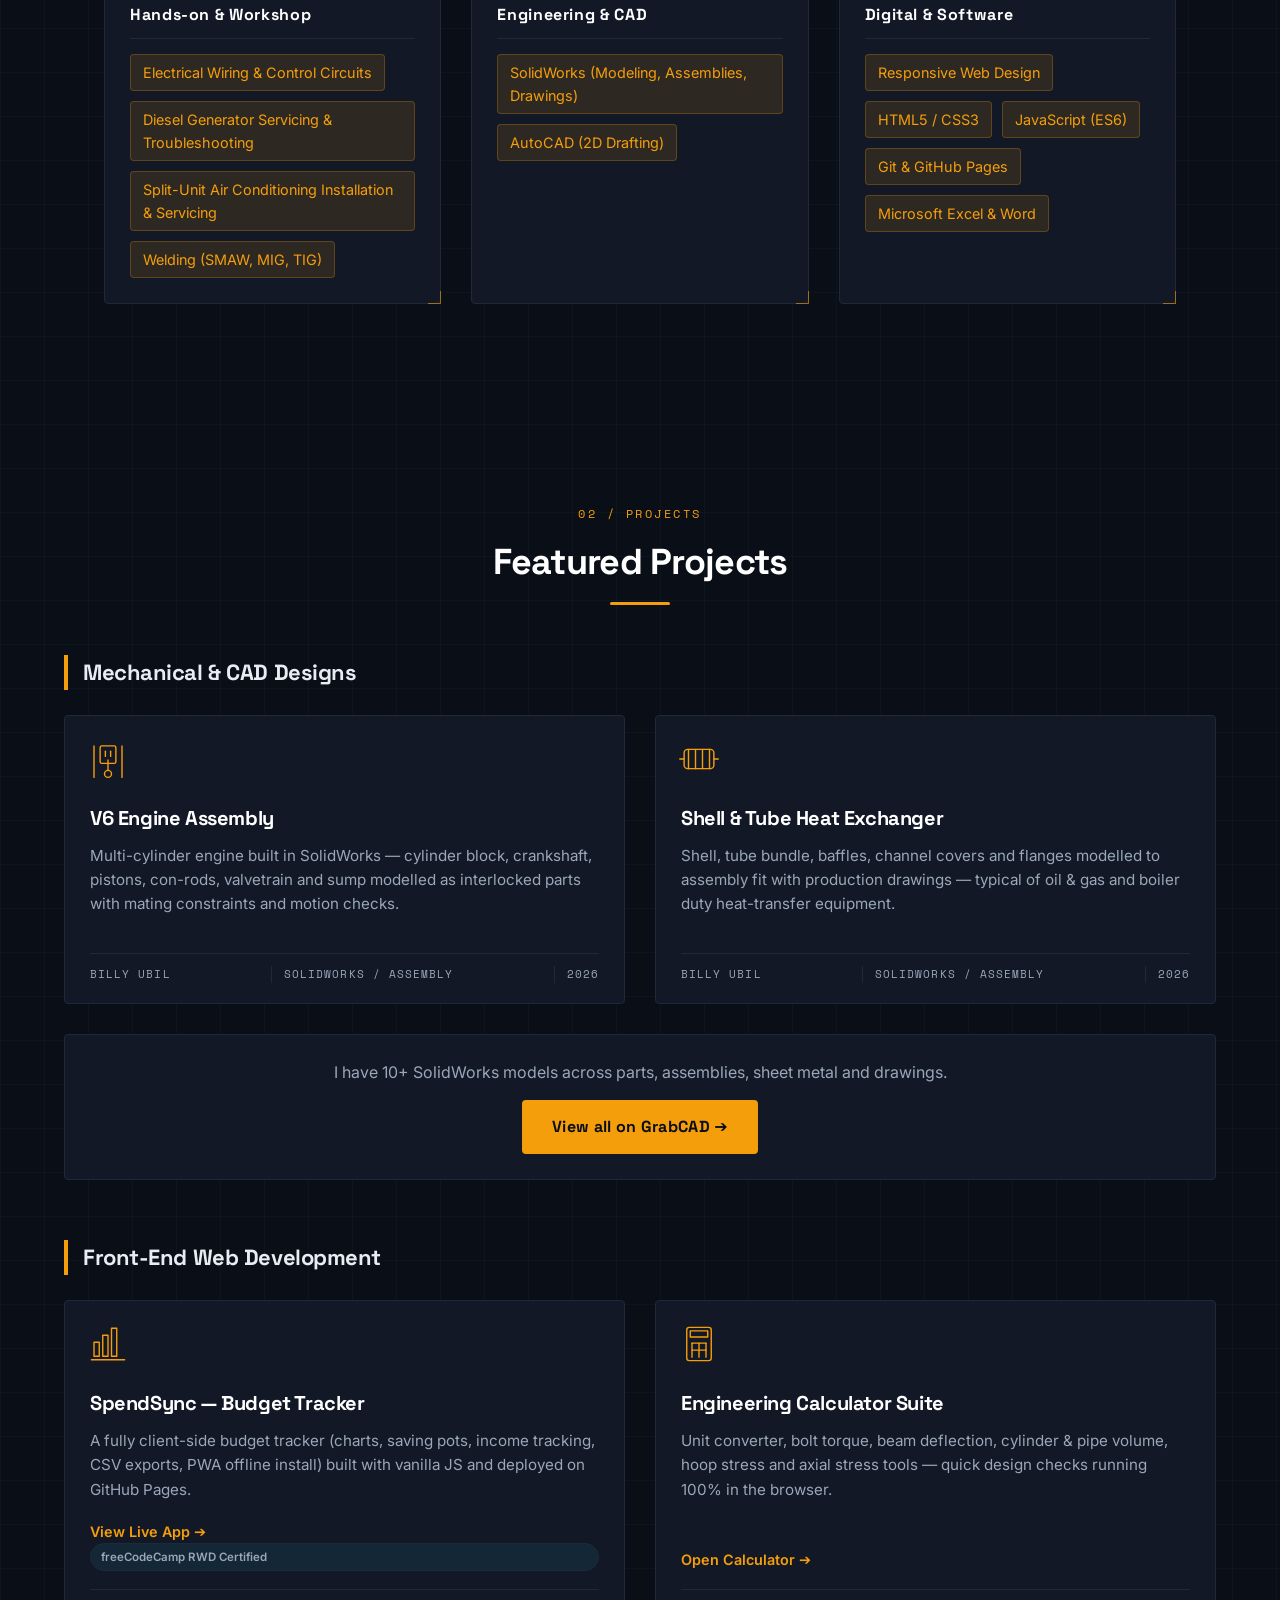
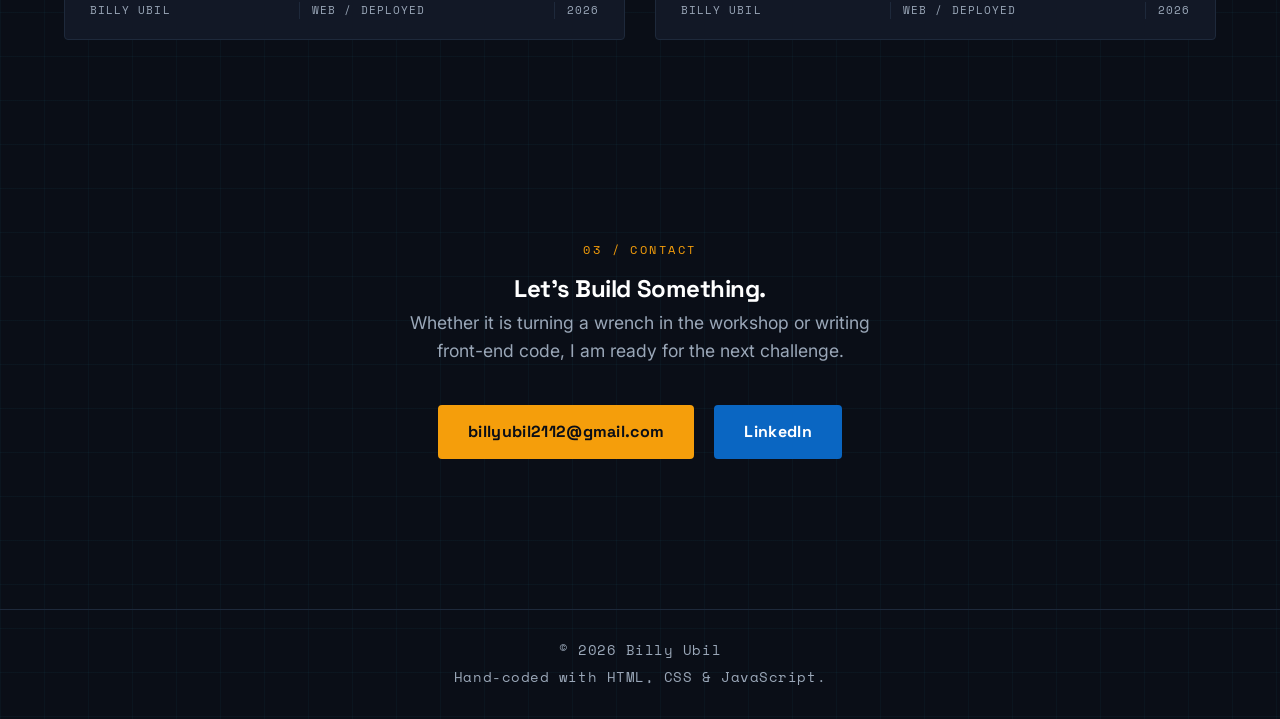
==== commit 7d7a5a5a: "Rename header/projects images to bust cache; remove photo credit line" ====
--- a/index.html
+++ b/index.html
@@ -180,7 +180,7 @@
     </section>
 
     <footer>
-        <p>&copy; 2026 Billy Ubil &middot; Photos: UTM brand stock photos (brand.utm.my)</p>
+        <p>&copy; 2026 Billy Ubil</p>
         <p style="margin-top:6px;">Hand-coded with HTML, CSS &amp; JavaScript.</p>
     </footer>
 
--- a/style.css
+++ b/style.css
@@ -120,7 +120,7 @@
 .hero-photo {
     position: absolute;
     inset: 0;
-    background: url('utm-header.jpg') center 30%/cover no-repeat;
+    background: url('utm-header-v2.jpg') center 30%/cover no-repeat;
     opacity: 1;
     transition: opacity 0.8s ease;
     will-change: opacity;
@@ -205,7 +205,7 @@
     z-index: 0;
     background:
         linear-gradient(rgba(10, 14, 23, 0.92), rgba(10, 14, 23, 0.72) 40%, rgba(10, 14, 23, 0.95)),
-        url('utm-projects.jpg') center 40%/cover no-repeat;
+        url('utm-projects-v2.jpg') center 40%/cover no-repeat;
     opacity: 0;
     transition: opacity 1s ease;
     will-change: opacity;
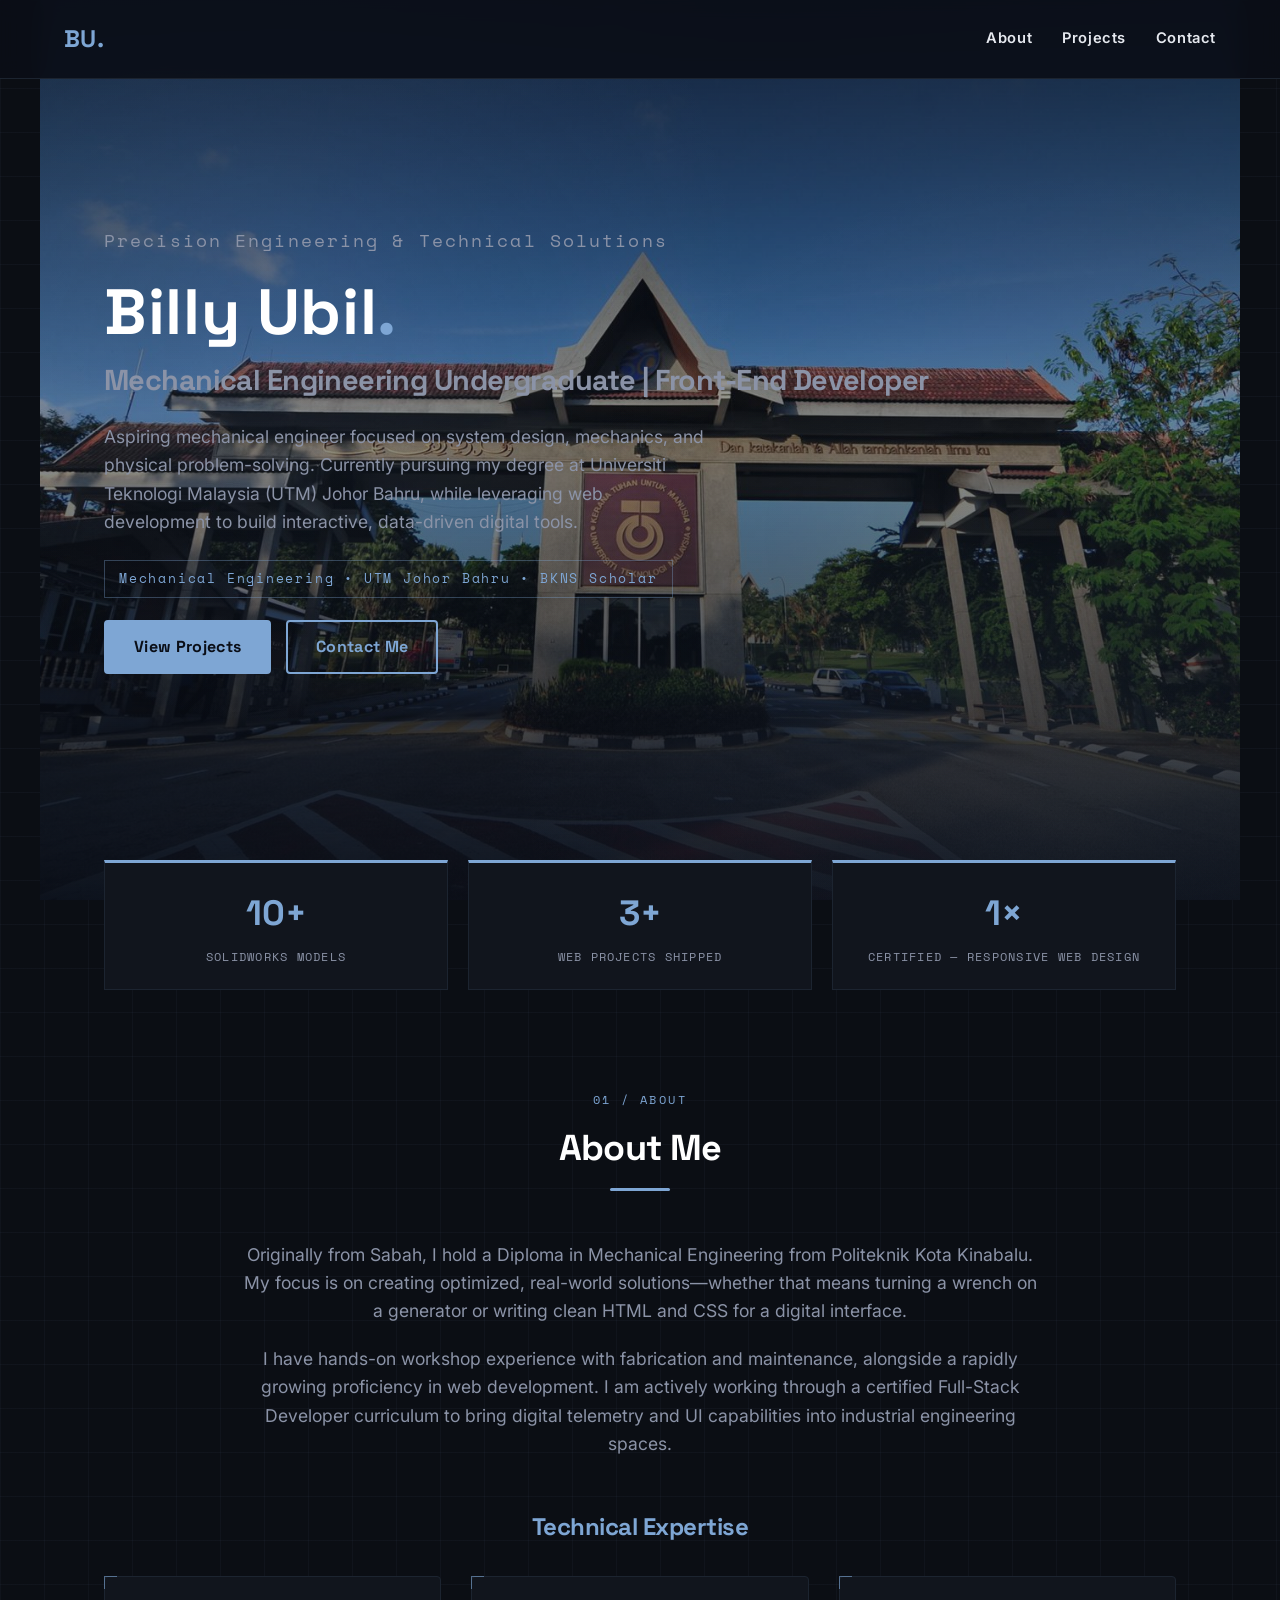
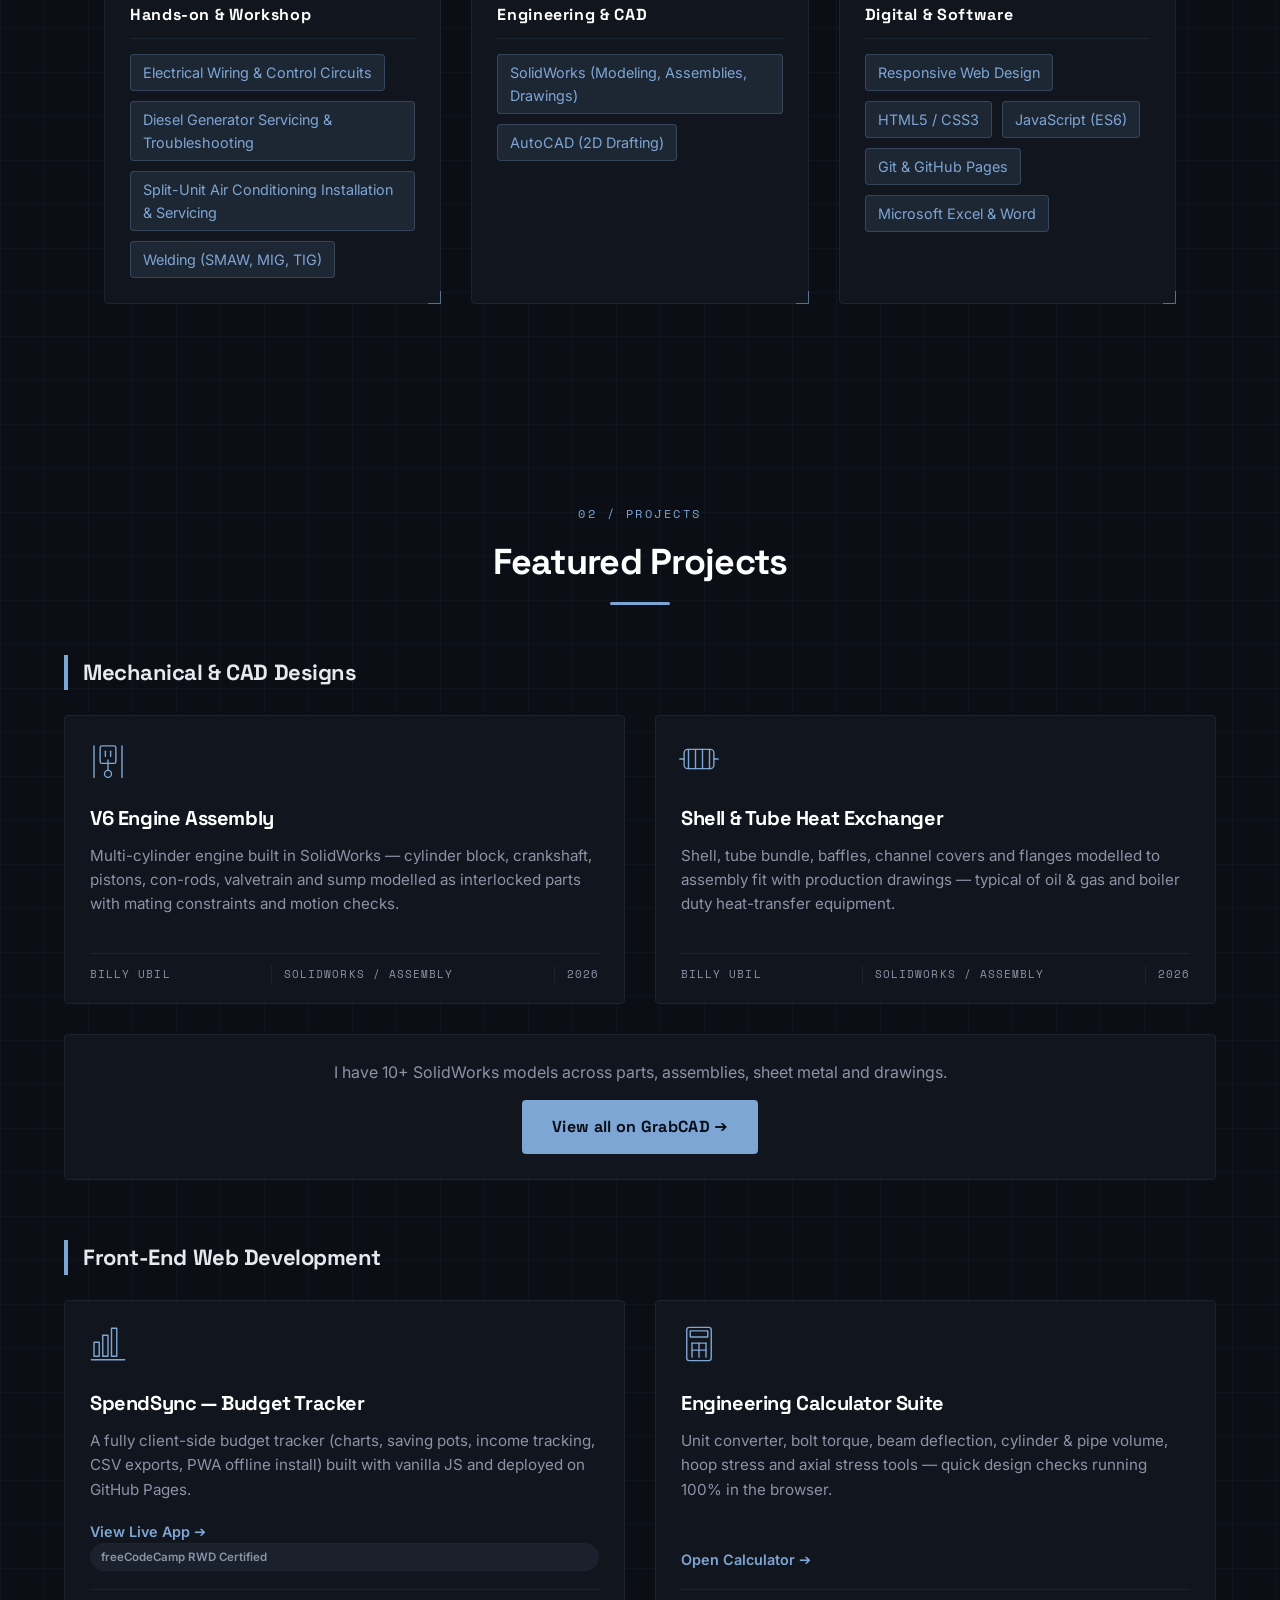
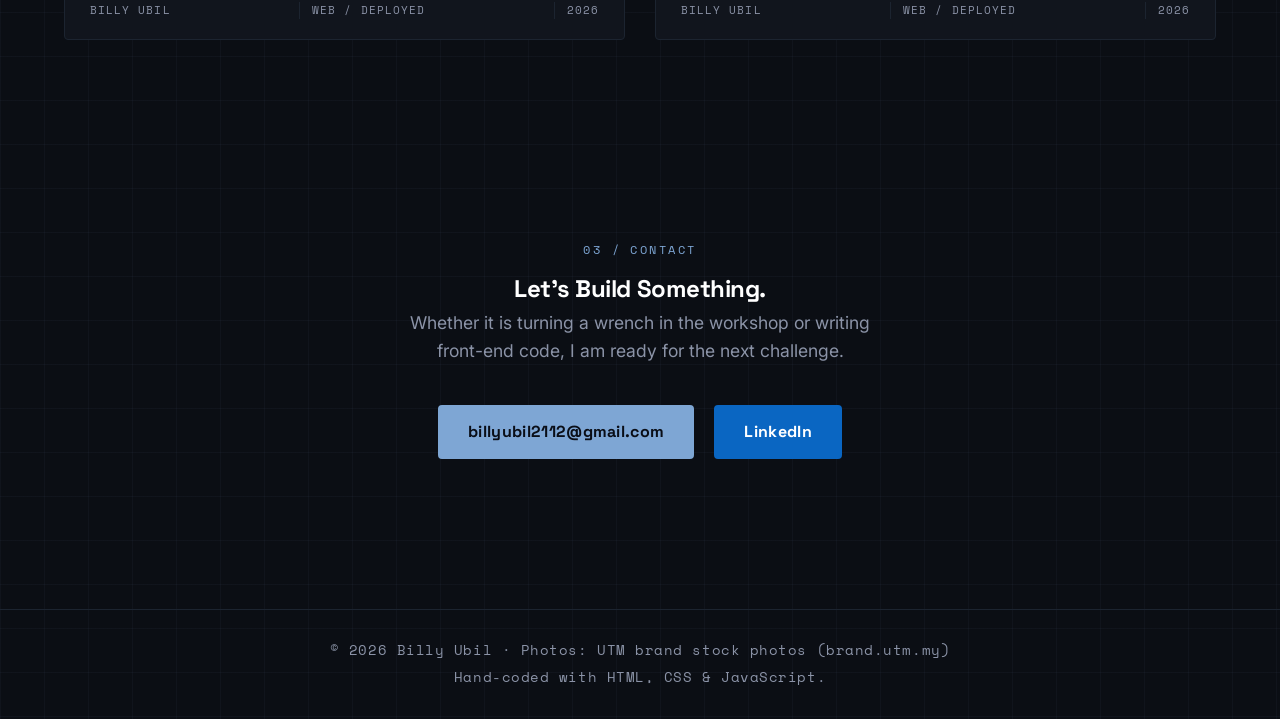
==== commit 2d172906: "CAD Dark steel-blue redesign: neutral graphite, single muted steel-blue accent, remove dual accent; " ====
--- a/index.html
+++ b/index.html
@@ -180,7 +180,7 @@
     </section>
 
     <footer>
-        <p>&copy; 2026 Billy Ubil</p>
+        <p>&copy; 2026 Billy Ubil &middot; Photos: UTM brand stock photos (brand.utm.my)</p>
         <p style="margin-top:6px;">Hand-coded with HTML, CSS &amp; JavaScript.</p>
     </footer>
 
--- a/style.css
+++ b/style.css
@@ -1,14 +1,14 @@
 :root {
-    --bg-main: #0a0e17;
-    --bg-card: #121826;
-    --bg-card-hover: #161e30;
-    --text-primary: #e6edf3;
-    --text-secondary: #9aa7b8;
-    --accent: #f59e0b;
-    --accent-hover: #d97706;
-    --accent-soft: rgba(245, 158, 11, 0.12);
-    --cyan: #22d3ee;
-    --border: #1e293b;
+    --bg-main: #0B0E14;
+    --bg-card: #11151D;
+    --bg-card-hover: #161C28;
+    --text-primary: #E6E9EF;
+    --text-secondary: #8B93A7;
+    --accent: #7EA6D4;
+    --accent-hover: #5F8CC0;
+    --accent-soft: rgba(126, 166, 212, 0.12);
+    --cyan: #7EA6D4;
+    --border: #1C2430;
     --font-body: 'Inter', system-ui, sans-serif;
     --font-heading: 'Space Grotesk', system-ui, sans-serif;
     --font-mono: 'Space Mono', monospace;
@@ -25,9 +25,9 @@
     font-family: var(--font-body);
     background-color: var(--bg-main);
     background-image:
-        linear-gradient(rgba(34, 211, 238, 0.04) 1px, transparent 1px),
-        linear-gradient(90deg, rgba(34, 211, 238, 0.04) 1px, transparent 1px),
-        radial-gradient(900px 500px at 85% -10%, rgba(245, 158, 11, 0.08), transparent 60%);
+        linear-gradient(rgba(126, 166, 212, 0.045) 1px, transparent 1px),
+        linear-gradient(90deg, rgba(126, 166, 212, 0.045) 1px, transparent 1px),
+        radial-gradient(900px 500px at 85% -10%, rgba(126, 166, 212, 0.07), transparent 60%);
     background-size: 44px 44px, 44px 44px, auto;
     color: var(--text-primary);
     line-height: 1.6;
@@ -37,7 +37,7 @@
 h1, h2, h3, h4 { color: #ffffff; font-family: var(--font-heading); letter-spacing: -0.02em; }
 a { text-decoration: none; color: inherit; }
 
-::selection { background: rgba(245, 158, 11, 0.35); }
+::selection { background: rgba(126, 166, 212, 0.35); }
 html { scrollbar-color: rgba(255, 255, 255, 0.22) transparent; scrollbar-width: thin; }
 
 /* Navigation */
@@ -86,7 +86,7 @@
     border: 2px solid var(--accent);
     cursor: pointer;
 }
-.btn:hover { background: var(--accent-hover); border-color: var(--accent-hover); color: #fff; transform: translateY(-2px); box-shadow: 0 6px 18px rgba(245, 158, 11, 0.28); }
+.btn:hover { background: var(--accent-hover); border-color: var(--accent-hover); color: #fff; transform: translateY(-2px); box-shadow: 0 6px 18px rgba(126, 166, 212, 0.28); }
 .btn.outline { background: transparent; color: var(--accent); }
 .btn.outline:hover { background: var(--accent-soft); color: var(--accent); }
 .linkedin-btn { background: #0a66c2; border-color: #0a66c2; color: white; }
@@ -136,8 +136,8 @@
     inset: 0;
     pointer-events: none;
     background:
-        radial-gradient(circle at 20% 30%, rgba(245, 158, 11, 0.08), transparent 40%),
-        radial-gradient(circle at 85% 80%, rgba(34, 211, 238, 0.06), transparent 45%);
+        radial-gradient(circle at 20% 30%, rgba(126, 166, 212, 0.10), transparent 40%),
+        radial-gradient(circle at 85% 80%, rgba(126, 166, 212, 0.06), transparent 45%);
 }
 .hero-content { position: relative; z-index: 2; }
 .greeting { color: var(--accent); font-family: var(--font-mono); font-size: 15px; letter-spacing: 0.12em; margin-bottom: 15px; }
@@ -152,7 +152,7 @@
     font-size: 0.8rem;
     letter-spacing: 0.14em;
     color: var(--cyan);
-    border: 1px solid rgba(34, 211, 238, 0.35);
+    border: 1px solid rgba(126, 166, 212, 0.35);
     padding: 8px 14px;
     margin-bottom: 22px;
 }
@@ -194,7 +194,7 @@
 .skill-category::after, .project-card::after { bottom: -1px; right: -1px; border-left: none; border-top: none; }
 .skill-category h4 { margin-bottom: 15px; color: #fff; border-bottom: 1px solid var(--border); padding-bottom: 10px; font-size: 1rem; letter-spacing: 0.04em; }
 .skill-tags { display: flex; flex-wrap: wrap; gap: 10px; }
-.skill-tags span { background: var(--accent-soft); color: var(--accent); padding: 6px 12px; border-radius: 4px; font-size: 0.9rem; border: 1px solid rgba(245, 158, 11, 0.25); }
+.skill-tags span { background: var(--accent-soft); color: var(--accent); padding: 6px 12px; border-radius: 4px; font-size: 0.9rem; border: 1px solid rgba(126, 166, 212, 0.25); }
 
 /* Projects */
 .projects-section { max-width: none; width: 100%; margin: 0; }
@@ -222,7 +222,7 @@
 .card-content p { color: var(--text-secondary); font-size: 0.95rem; margin-bottom: 18px; flex-grow: 1; }
 .text-link { color: var(--accent); font-weight: 600; font-size: 0.9rem; margin-top: auto; }
 .text-link:hover { text-decoration: underline; }
-.tag { display: inline-block; margin-top: auto; font-size: 0.72rem; font-weight: 600; color: var(--text-secondary); background: rgba(34, 211, 238, 0.08); border: 1px solid var(--border); padding: 4px 10px; border-radius: 999px; }
+.tag { display: inline-block; margin-top: auto; font-size: 0.72rem; font-weight: 600; color: var(--text-secondary); background: rgba(126, 166, 212, 0.08); border: 1px solid var(--border); padding: 4px 10px; border-radius: 999px; }
 .title-block {
     display: flex;
     justify-content: space-between;
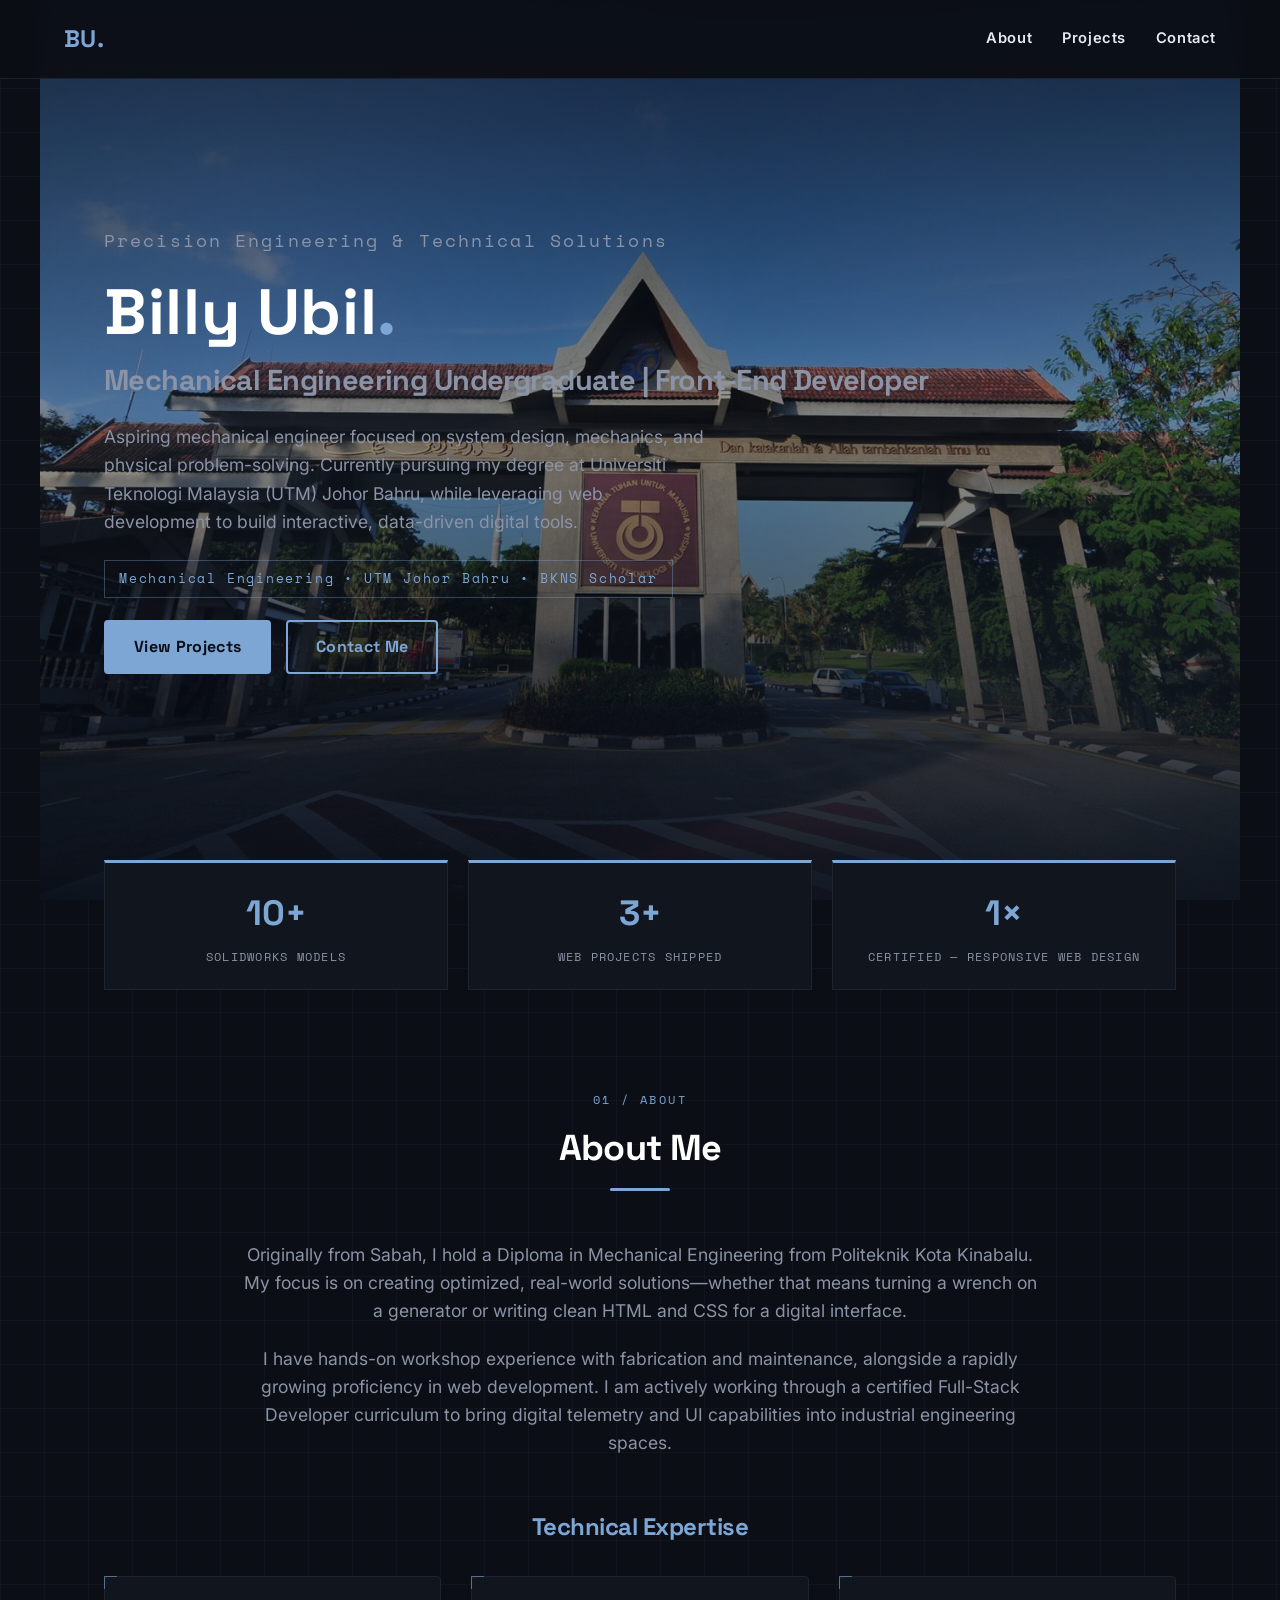
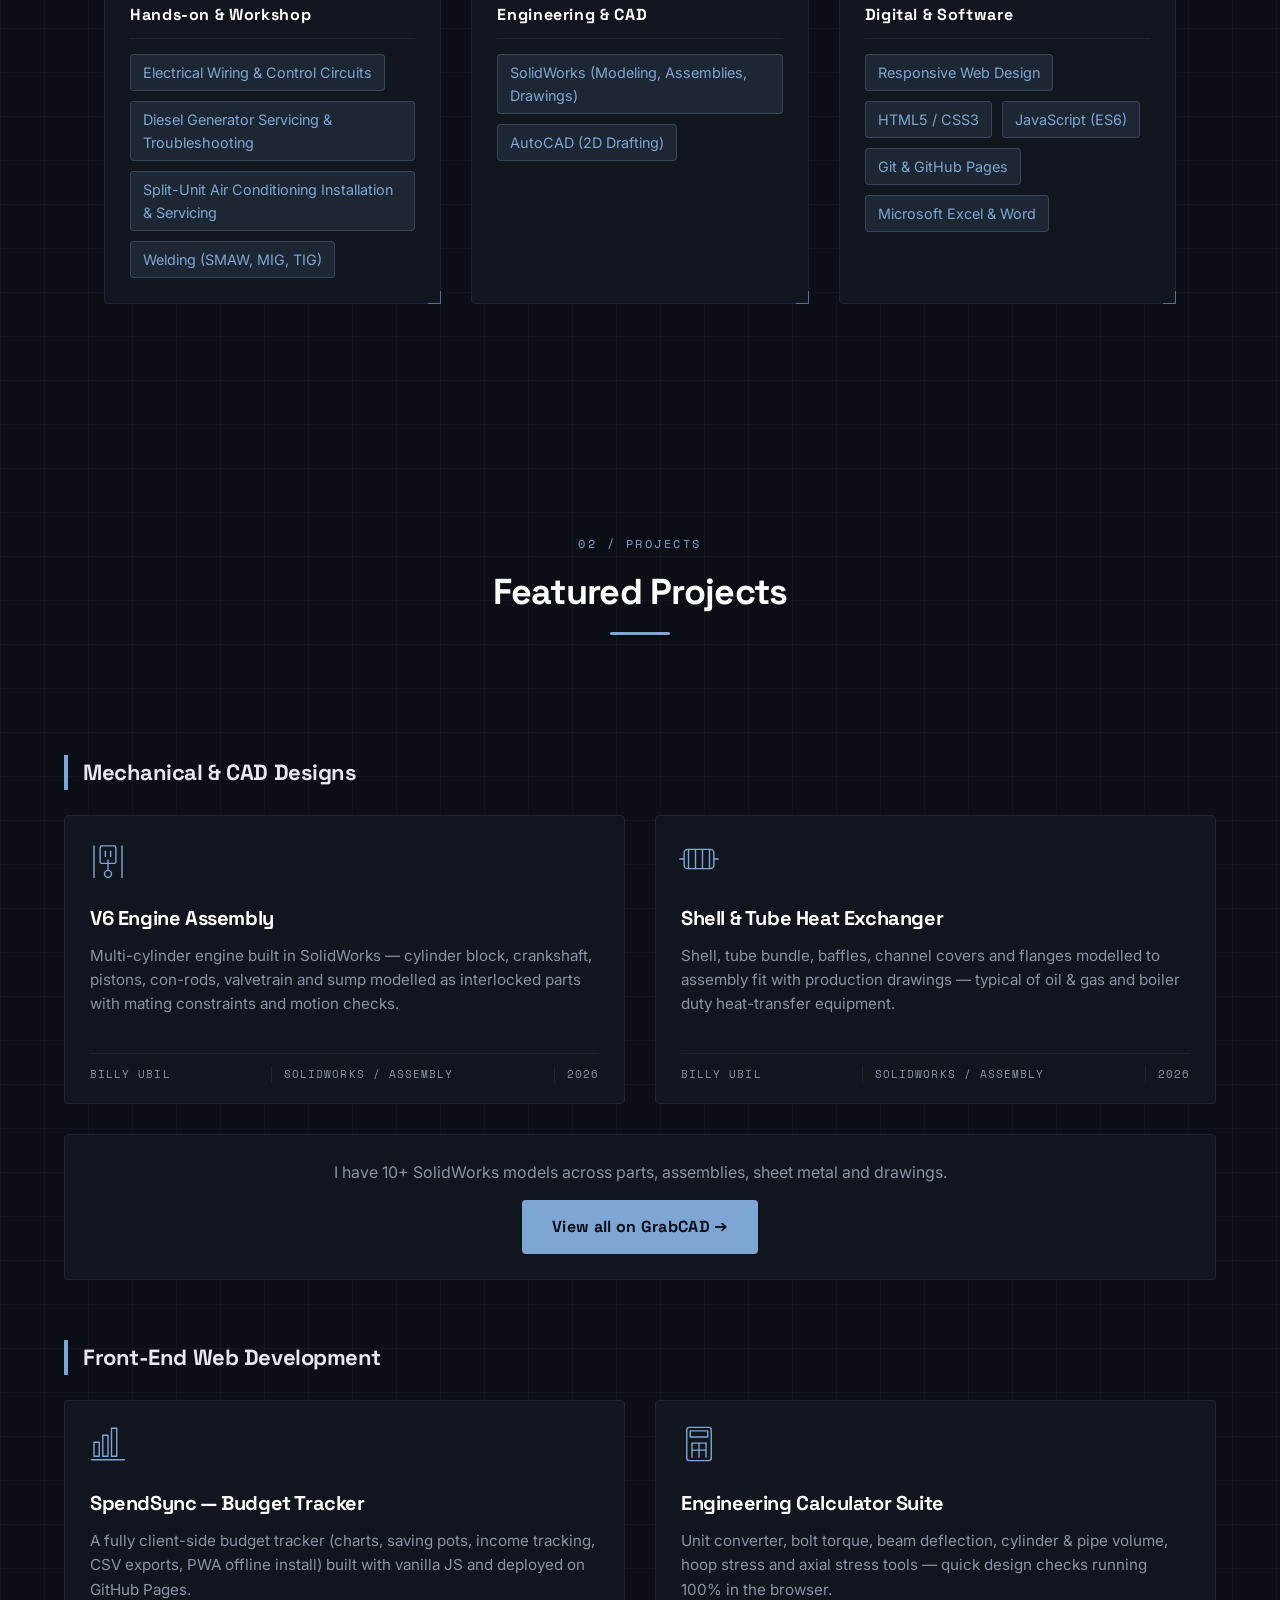
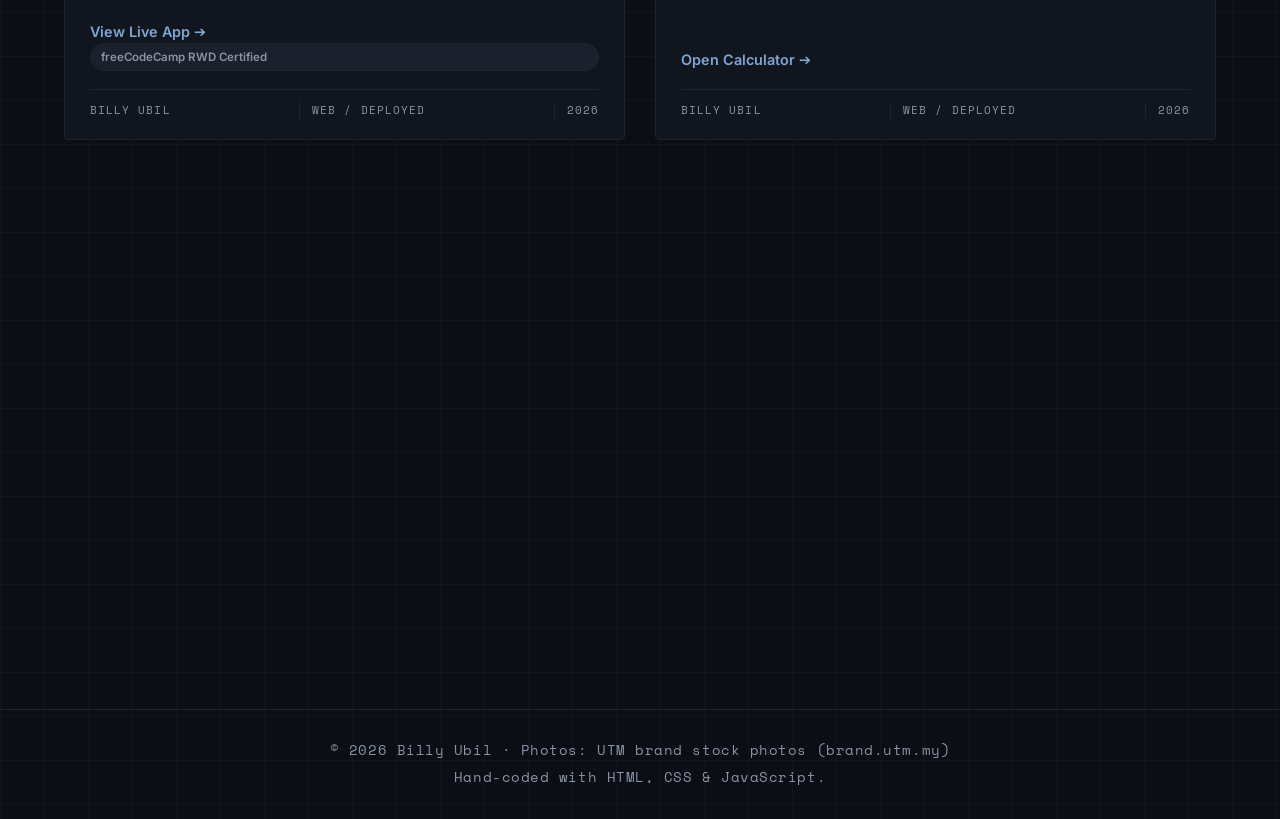
==== commit 8fc4035f: "Mobile perf + hero responsiveness: no blur on mobile nav, content-visibility, throttled scroll, imag" ====
--- a/index.html
+++ b/index.html
@@ -14,6 +14,8 @@
     <link rel="preconnect" href="https://fonts.gstatic.com" crossorigin />
     <link href="https://fonts.googleapis.com/css2?family=Space+Grotesk:wght@500;600;700&family=Inter:wght@400;500;600&family=Space+Mono:wght@400;700&display=swap" rel="stylesheet" />
     <link rel="stylesheet" href="style.css">
+    <link rel="preload" as="image" href="utm-header-v2.jpg" />
+    <link rel="preload" as="image" href="utm-projects-v2.jpg" />
 </head>
 <body>
 
--- a/style.css
+++ b/style.css
@@ -46,7 +46,7 @@
     justify-content: space-between;
     align-items: center;
     padding: 20px 5%;
-    background: rgba(10, 14, 23, 0.9);
+    background: rgba(11, 14, 20, 0.92);
     position: fixed;
     width: 100%;
     backdrop-filter: blur(10px);
@@ -93,7 +93,7 @@
 .linkedin-btn:hover { background: #004182; border-color: #004182; }
 
 /* Layouts */
-section { padding: 100px 5%; max-width: 1200px; margin: 0 auto; position: relative; }
+section { padding: 100px 5%; max-width: 1200px; margin: 0 auto; position: relative; content-visibility: auto; contain-intrinsic-size: auto 600px; }
 .section-header { margin-bottom: 50px; text-align: center; }
 .section-header h2 { font-size: 36px; margin-bottom: 10px; }
 .header-line { height: 3px; width: 60px; background: var(--accent); margin: 0 auto; border-radius: 2px; }
@@ -199,12 +199,14 @@
 /* Projects */
 .projects-section { max-width: none; width: 100%; margin: 0; }
 .projects-inner { max-width: 1200px; margin: 0 auto; position: relative; z-index: 1; }
+.projects-inner .section-header { padding: 30px 0 70px; }
 .projects-bg {
     position: absolute;
-    inset: 0;
+    top: 0; left: 0; right: 0;
+    height: clamp(360px, 48vh, 540px);
     z-index: 0;
     background:
-        linear-gradient(rgba(10, 14, 23, 0.92), rgba(10, 14, 23, 0.72) 40%, rgba(10, 14, 23, 0.95)),
+        linear-gradient(180deg, rgba(11, 14, 20, 0.96), rgba(11, 14, 20, 0.55) 55%, rgba(11, 14, 20, 0) 100%),
         url('utm-projects-v2.jpg') center 40%/cover no-repeat;
     opacity: 0;
     transition: opacity 1s ease;
@@ -248,6 +250,10 @@
 
 /* Mobile Menu & Media Queries */
 @media (max-width: 768px) {
+    body { background-image: radial-gradient(600px 300px at 50% -5%, rgba(126, 166, 212, 0.08), transparent 60%); background-size: auto; }
+    nav { background: rgba(11, 14, 20, 0.99); backdrop-filter: none; -webkit-backdrop-filter: none; }
+    .hero-photo { transition: opacity 0.5s ease; }
+    .projects-bg { transition: opacity 0.6s ease; }
     .hamburger { display: block; }
     .nav-links { display: none; position: fixed; top: 64px; left: 0; right: 0; flex-direction: column; gap: 0; background: var(--bg-card); border-bottom: 1px solid var(--border); padding: 10px 5%; z-index: 99; }
     .nav-links.open { display: flex; }
@@ -258,6 +264,24 @@
     .btn { text-align: center; width: 100%; }
     .stats-strip { grid-template-columns: 1fr; margin-top: -20px; }
     section { padding-top: 80px; }
+    .hero { padding: 0 6%; }
+    .hero-content { width: 100%; }
+    .greeting { font-size: 0.78rem; letter-spacing: 0.1em; margin-bottom: 12px; }
+    .hero h1 { font-size: 2.75rem; line-height: 1.1; margin-bottom: 8px; }
+    .hero h2 { font-size: 1.15rem; margin-bottom: 14px; line-height: 1.4; }
+    .hero p { font-size: 0.95rem; }
+    .spec { font-size: 0.7rem; letter-spacing: 0.1em; padding: 7px 12px; line-height: 1.8; margin-bottom: 18px; }
+    .hero-buttons { gap: 12px; }
+}
+
+@media (max-width: 420px) {
+    .hero { padding: 0 6%; }
+    .greeting { font-size: 0.7rem; }
+    .hero h1 { font-size: 2.3rem; }
+    .hero h2 { font-size: 1.02rem; }
+    .hero p { font-size: 0.9rem; }
+    .spec { font-size: 0.66rem; }
+    .hero-buttons { gap: 10px; }
 }
 
 /* Animations */
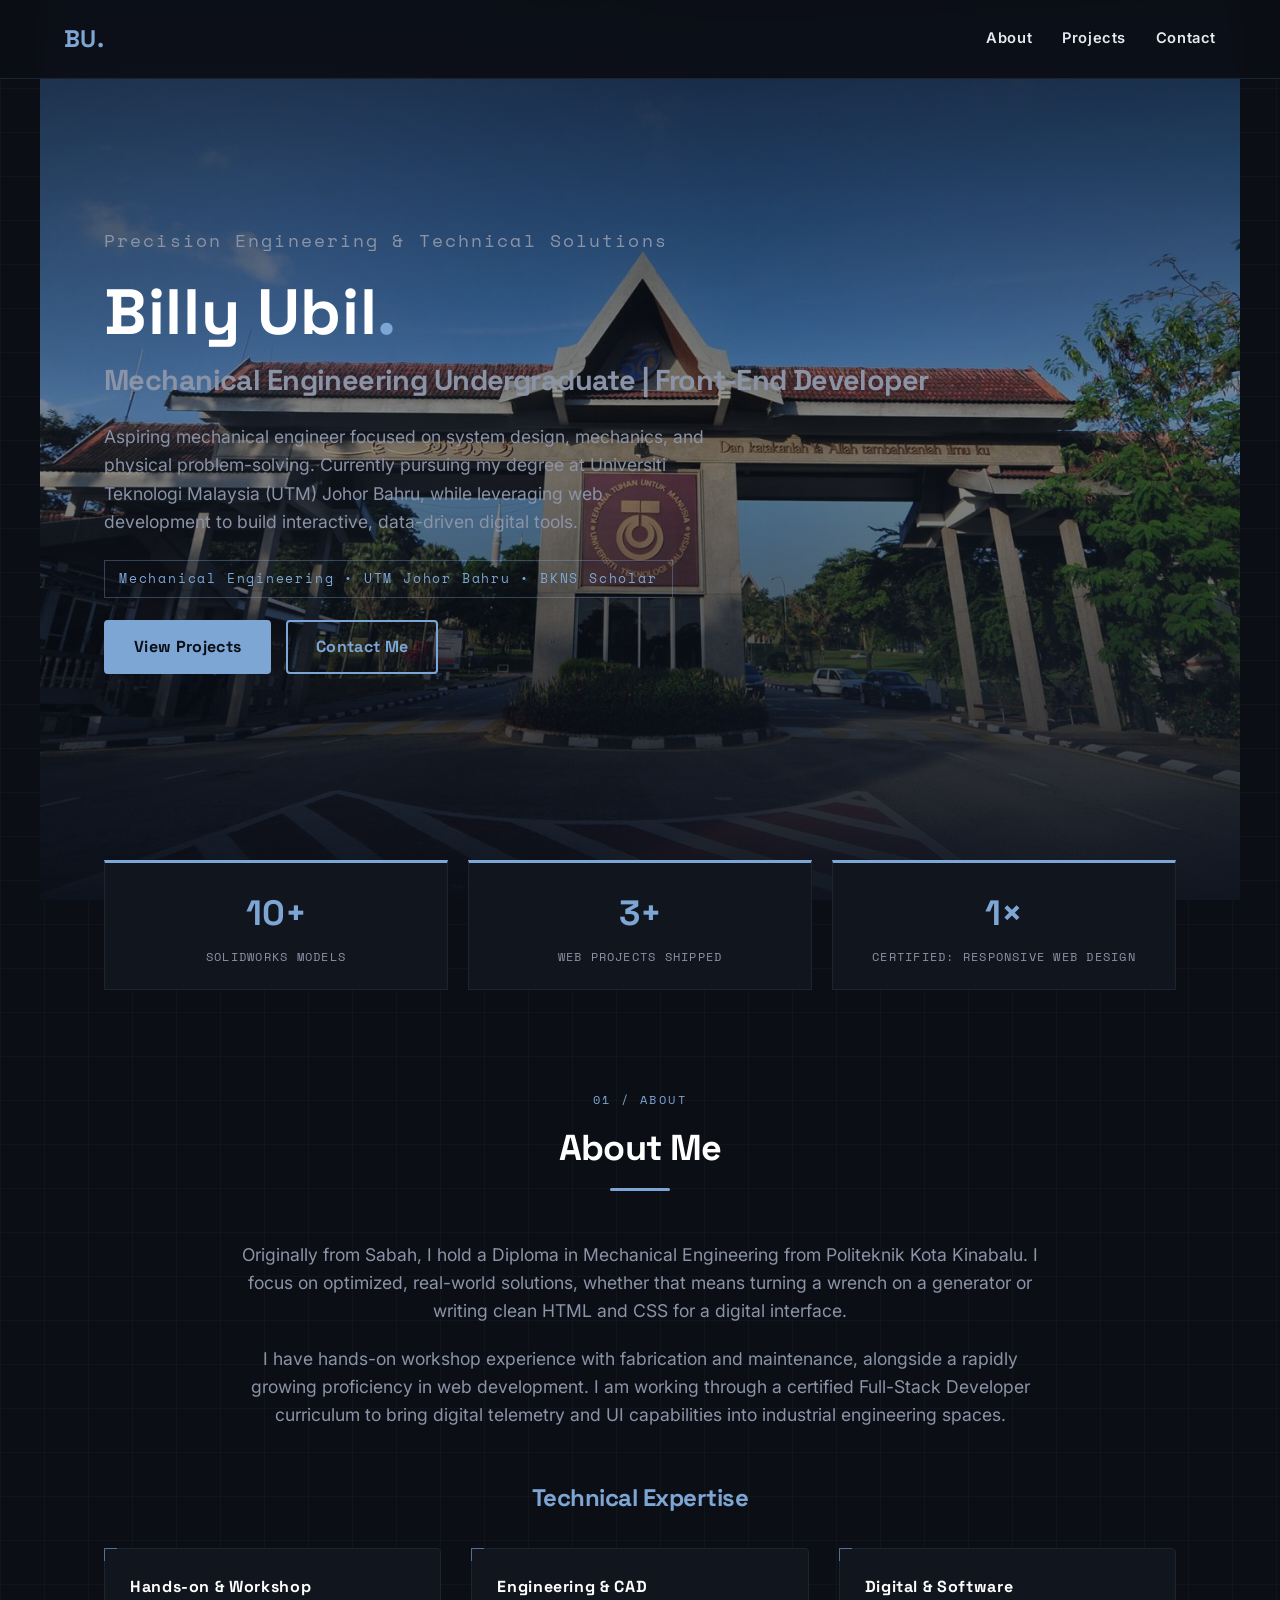
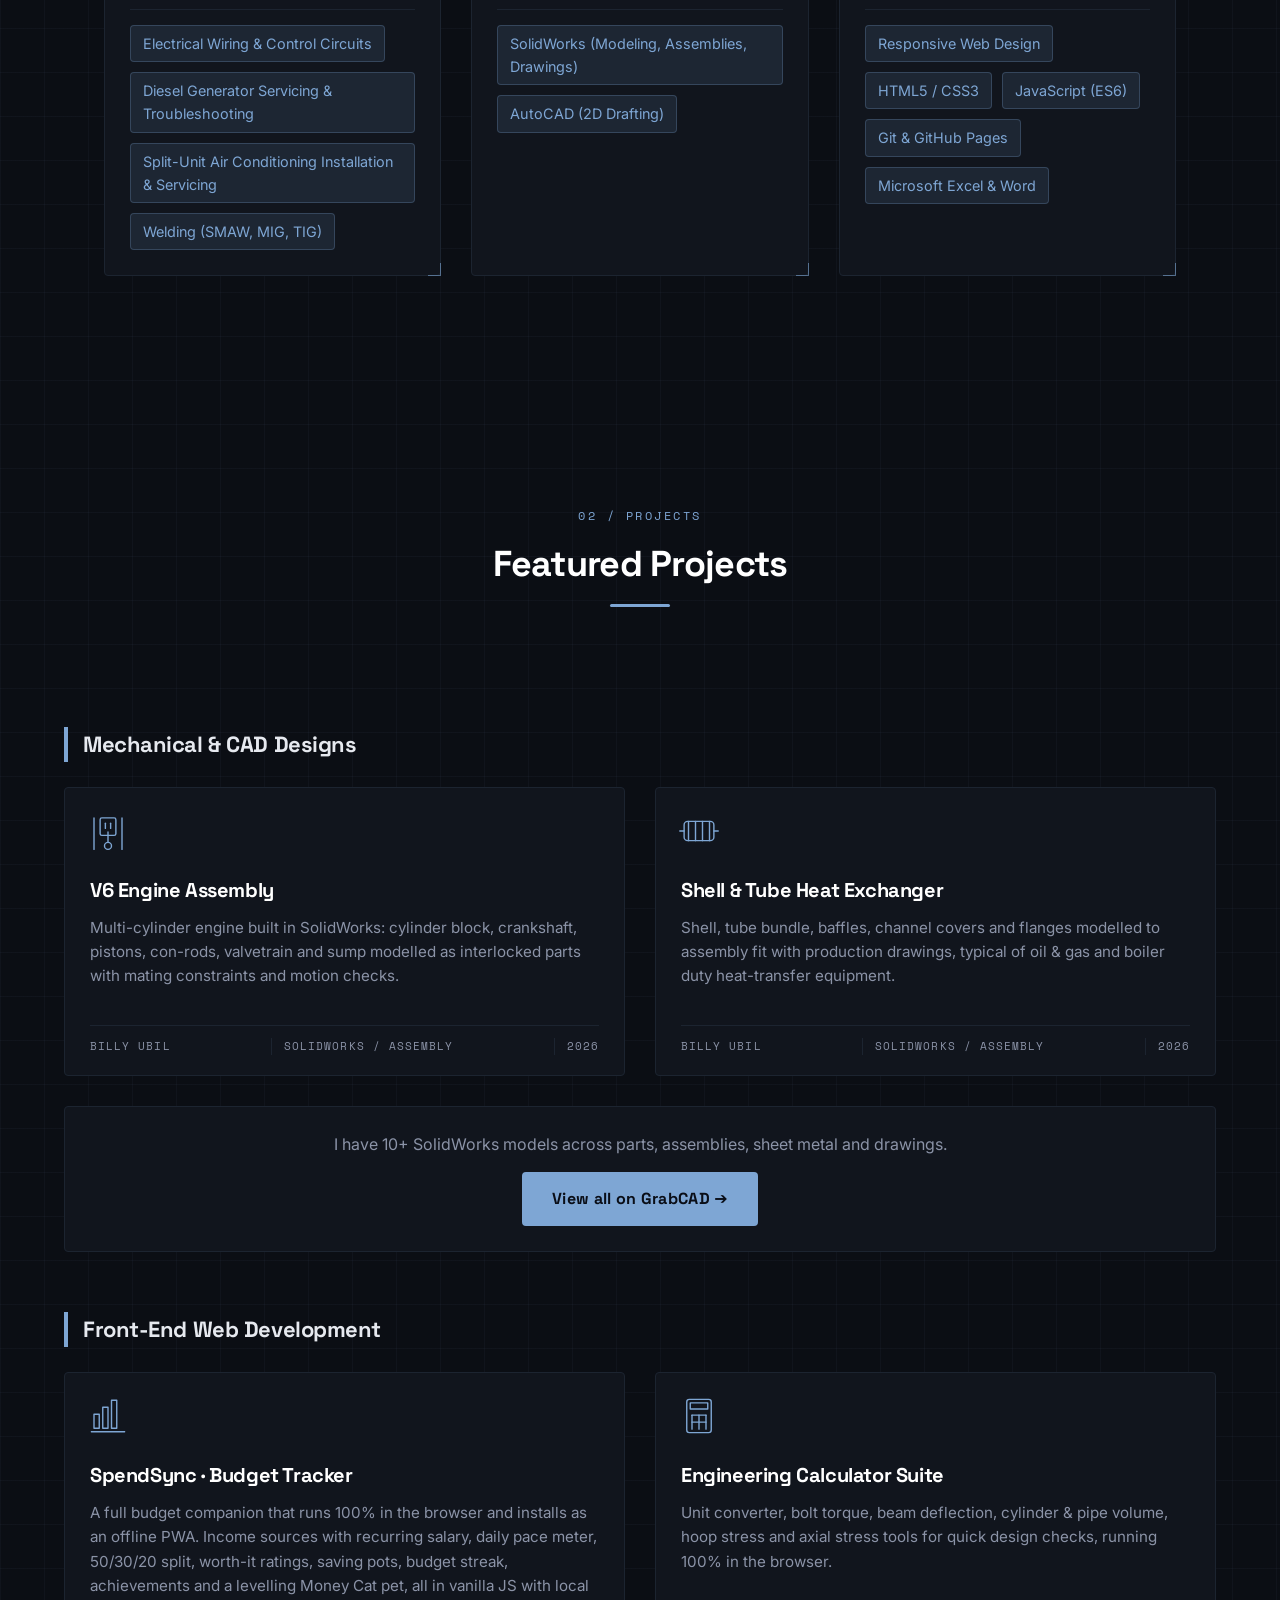
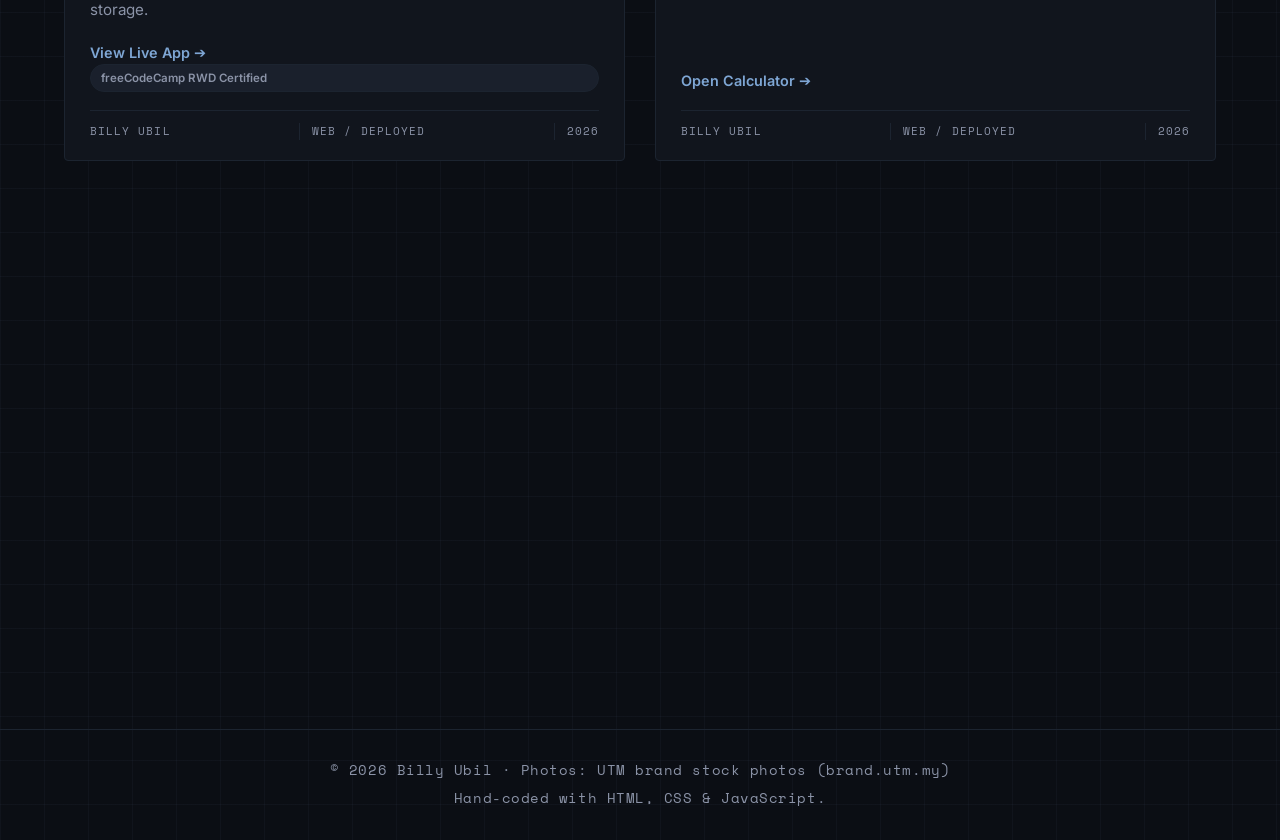
==== commit 1925db1e: "update SpendSync card with v3 features, remove em dashes site-wide, polish About copy" ====
--- a/index.html
+++ b/index.html
@@ -5,7 +5,7 @@
     <meta name="viewport" content="width=device-width, initial-scale=1.0">
     <title>Billy Ubil | Engineering & Dev Portfolio</title>
     <meta name="description" content="Mechanical engineering student & web developer. SolidWorks, AutoCAD, fabrication and modern front-end development." />
-    <meta property="og:title" content="Billy Ubil — Mechanical Engineering Student & Web Developer" />
+    <meta property="og:title" content="Billy Ubil | Mechanical Engineering Student & Web Developer" />
     <meta property="og:description" content="Mechanical engineering student & web developer. SolidWorks, AutoCAD, fabrication and modern front-end development." />
     <meta property="og:type" content="website" />
     <meta property="og:url" content="https://billyubil2112.github.io/" />
@@ -52,7 +52,7 @@
     <div class="stats-strip">
         <div class="stat"><span class="stat-num">10+</span><span class="stat-label">SolidWorks Models</span></div>
         <div class="stat"><span class="stat-num">3+</span><span class="stat-label">Web Projects Shipped</span></div>
-        <div class="stat"><span class="stat-num">1×</span><span class="stat-label">Certified — Responsive Web Design</span></div>
+        <div class="stat"><span class="stat-num">1×</span><span class="stat-label">Certified: Responsive Web Design</span></div>
     </div>
 
     <!-- ABOUT & SKILLS SECTION -->
@@ -65,8 +65,8 @@
         
         <!-- The About text is now above the skills -->
         <div class="about-text-container">
-            <p>Originally from Sabah, I hold a Diploma in Mechanical Engineering from Politeknik Kota Kinabalu. My focus is on creating optimized, real-world solutions—whether that means turning a wrench on a generator or writing clean HTML and CSS for a digital interface.</p>
-            <p>I have hands-on workshop experience with fabrication and maintenance, alongside a rapidly growing proficiency in web development. I am actively working through a certified Full-Stack Developer curriculum to bring digital telemetry and UI capabilities into industrial engineering spaces.</p>
+            <p>Originally from Sabah, I hold a Diploma in Mechanical Engineering from Politeknik Kota Kinabalu. I focus on optimized, real-world solutions, whether that means turning a wrench on a generator or writing clean HTML and CSS for a digital interface.</p>
+            <p>I have hands-on workshop experience with fabrication and maintenance, alongside a rapidly growing proficiency in web development. I am working through a certified Full-Stack Developer curriculum to bring digital telemetry and UI capabilities into industrial engineering spaces.</p>
         </div>
             
         <div class="skills-wrapper">
@@ -122,7 +122,7 @@
                 <div class="card-icon"><svg viewBox="0 0 48 48" fill="none" stroke="currentColor" stroke-width="1.6" stroke-linecap="round" stroke-linejoin="round" aria-hidden="true"><circle cx="24" cy="41" r="4"/><line x1="24" y1="37" x2="24" y2="25"/><rect x="15" y="9" width="18" height="20" rx="2"/><line x1="21" y1="15" x2="21" y2="21"/><line x1="27" y1="15" x2="27" y2="21"/><line x1="8" y1="9" x2="8" y2="45"/><line x1="40" y1="9" x2="40" y2="45"/></svg></div>
                 <div class="card-content">
                     <h3>V6 Engine Assembly</h3>
-                    <p>Multi-cylinder engine built in SolidWorks — cylinder block, crankshaft, pistons, con-rods, valvetrain and sump modelled as interlocked parts with mating constraints and motion checks.</p>
+                    <p>Multi-cylinder engine built in SolidWorks: cylinder block, crankshaft, pistons, con-rods, valvetrain and sump modelled as interlocked parts with mating constraints and motion checks.</p>
                     <div class="title-block"><span>Billy Ubil</span><span>SolidWorks / Assembly</span><span>2026</span></div>
                 </div>
             </div>
@@ -131,7 +131,7 @@
                 <div class="card-icon"><svg viewBox="0 0 48 48" fill="none" stroke="currentColor" stroke-width="1.6" stroke-linecap="round" stroke-linejoin="round" aria-hidden="true"><rect x="7" y="13" width="34" height="22" rx="4"/><line x1="12" y1="13" x2="12" y2="35"/><line x1="20" y1="13" x2="20" y2="35"/><line x1="28" y1="13" x2="28" y2="35"/><line x1="36" y1="13" x2="36" y2="35"/><line x1="7" y1="24" x2="2" y2="24"/><line x1="46" y1="24" x2="41" y2="24"/></svg></div>
                 <div class="card-content">
                     <h3>Shell &amp; Tube Heat Exchanger</h3>
-                    <p>Shell, tube bundle, baffles, channel covers and flanges modelled to assembly fit with production drawings — typical of oil &amp; gas and boiler duty heat-transfer equipment.</p>
+                    <p>Shell, tube bundle, baffles, channel covers and flanges modelled to assembly fit with production drawings, typical of oil &amp; gas and boiler duty heat-transfer equipment.</p>
                     <div class="title-block"><span>Billy Ubil</span><span>SolidWorks / Assembly</span><span>2026</span></div>
                 </div>
             </div>
@@ -148,8 +148,8 @@
             <div class="project-card fade-in">
                 <div class="card-icon"><svg viewBox="0 0 48 48" fill="none" stroke="currentColor" stroke-width="1.6" stroke-linecap="round" stroke-linejoin="round" aria-hidden="true"><rect x="8" y="22" width="6" height="16"/><rect x="18" y="14" width="6" height="24"/><rect x="28" y="6" width="6" height="32"/><line x1="5" y1="42" x2="43" y2="42"/></svg></div>
                 <div class="card-content">
-                    <h3>SpendSync — Budget Tracker</h3>
-                    <p>A fully client-side budget tracker (charts, saving pots, income tracking, CSV exports, PWA offline install) built with vanilla JS and deployed on GitHub Pages.</p>
+                    <h3>SpendSync · Budget Tracker</h3>
+                    <p>A full budget companion that runs 100% in the browser and installs as an offline PWA. Income sources with recurring salary, daily pace meter, 50/30/20 split, worth-it ratings, saving pots, budget streak, achievements and a levelling Money Cat pet, all in vanilla JS with local storage.</p>
                     <a href="https://billyubil2112.github.io/SpendSync/" target="_blank" class="text-link">View Live App ➔</a>
                     <span class="tag">freeCodeCamp RWD Certified</span>
                     <div class="title-block"><span>Billy Ubil</span><span>Web / Deployed</span><span>2026</span></div>
@@ -160,7 +160,7 @@
                 <div class="card-icon"><svg viewBox="0 0 48 48" fill="none" stroke="currentColor" stroke-width="1.6" stroke-linecap="round" stroke-linejoin="round" aria-hidden="true"><rect x="10" y="5" width="28" height="38" rx="3"/><rect x="14" y="9" width="20" height="7"/><line x1="16" y1="23" x2="16" y2="39"/><line x1="24" y1="23" x2="24" y2="39"/><line x1="32" y1="23" x2="32" y2="39"/><line x1="16" y1="23" x2="32" y2="23"/><line x1="16" y1="31" x2="32" y2="31"/></svg></div>
                 <div class="card-content">
                     <h3>Engineering Calculator Suite</h3>
-                    <p>Unit converter, bolt torque, beam deflection, cylinder &amp; pipe volume, hoop stress and axial stress tools — quick design checks running 100% in the browser.</p>
+                    <p>Unit converter, bolt torque, beam deflection, cylinder &amp; pipe volume, hoop stress and axial stress tools for quick design checks, running 100% in the browser.</p>
                     <a href="engineering-calculator/" class="text-link">Open Calculator ➔</a>
                     <div class="title-block"><span>Billy Ubil</span><span>Web / Deployed</span><span>2026</span></div>
                 </div>
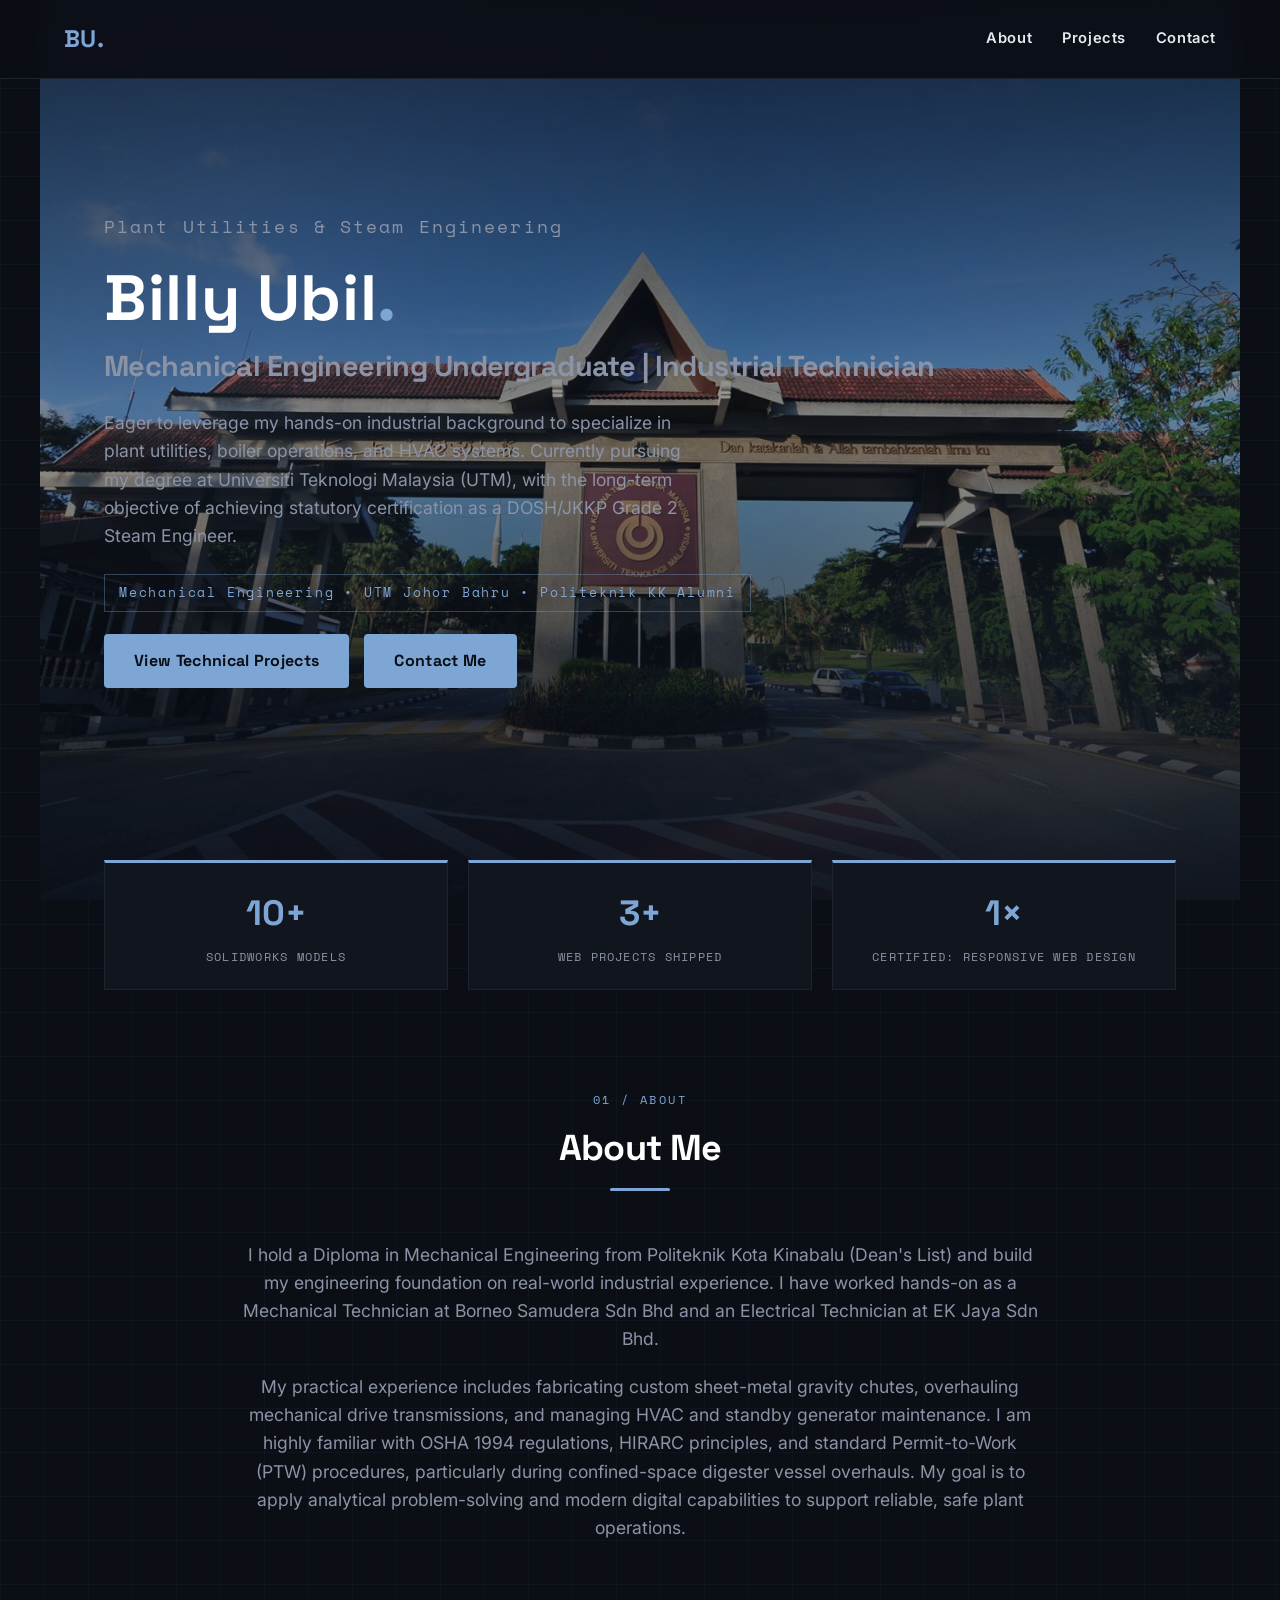
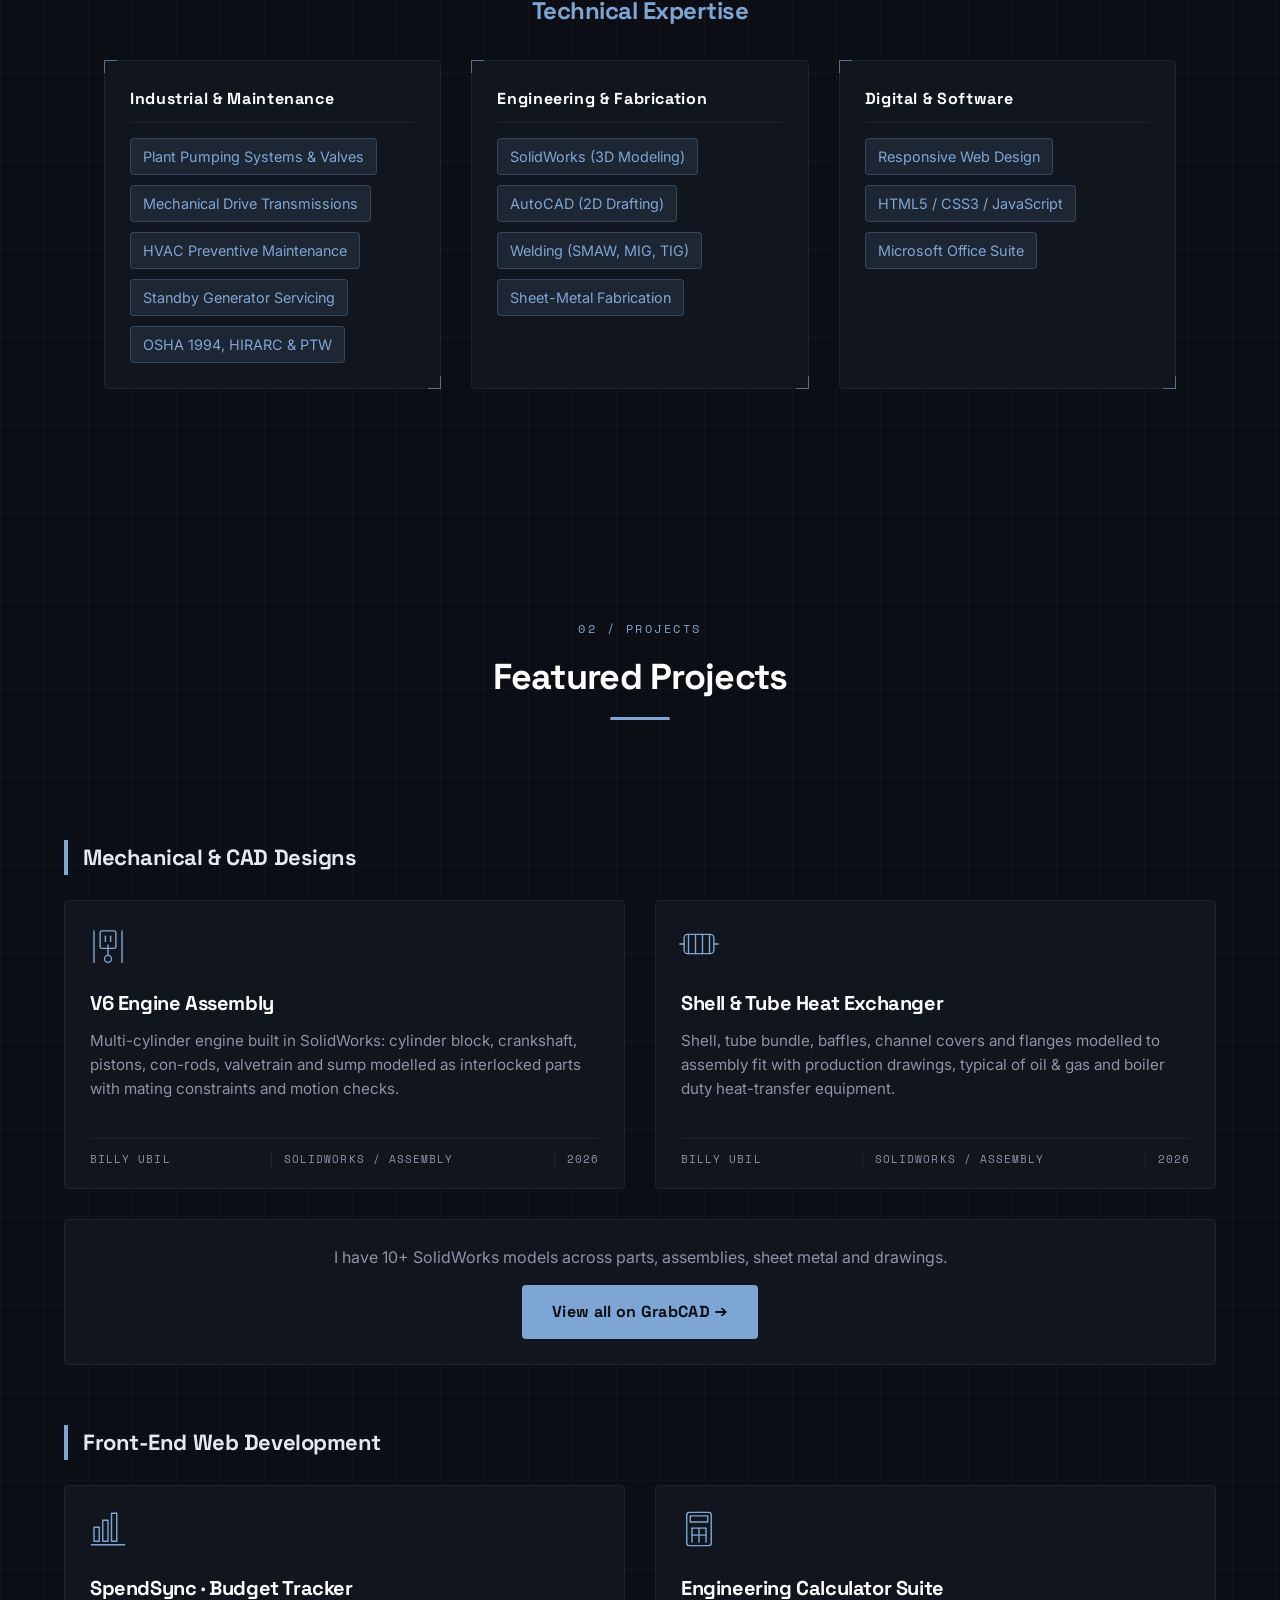
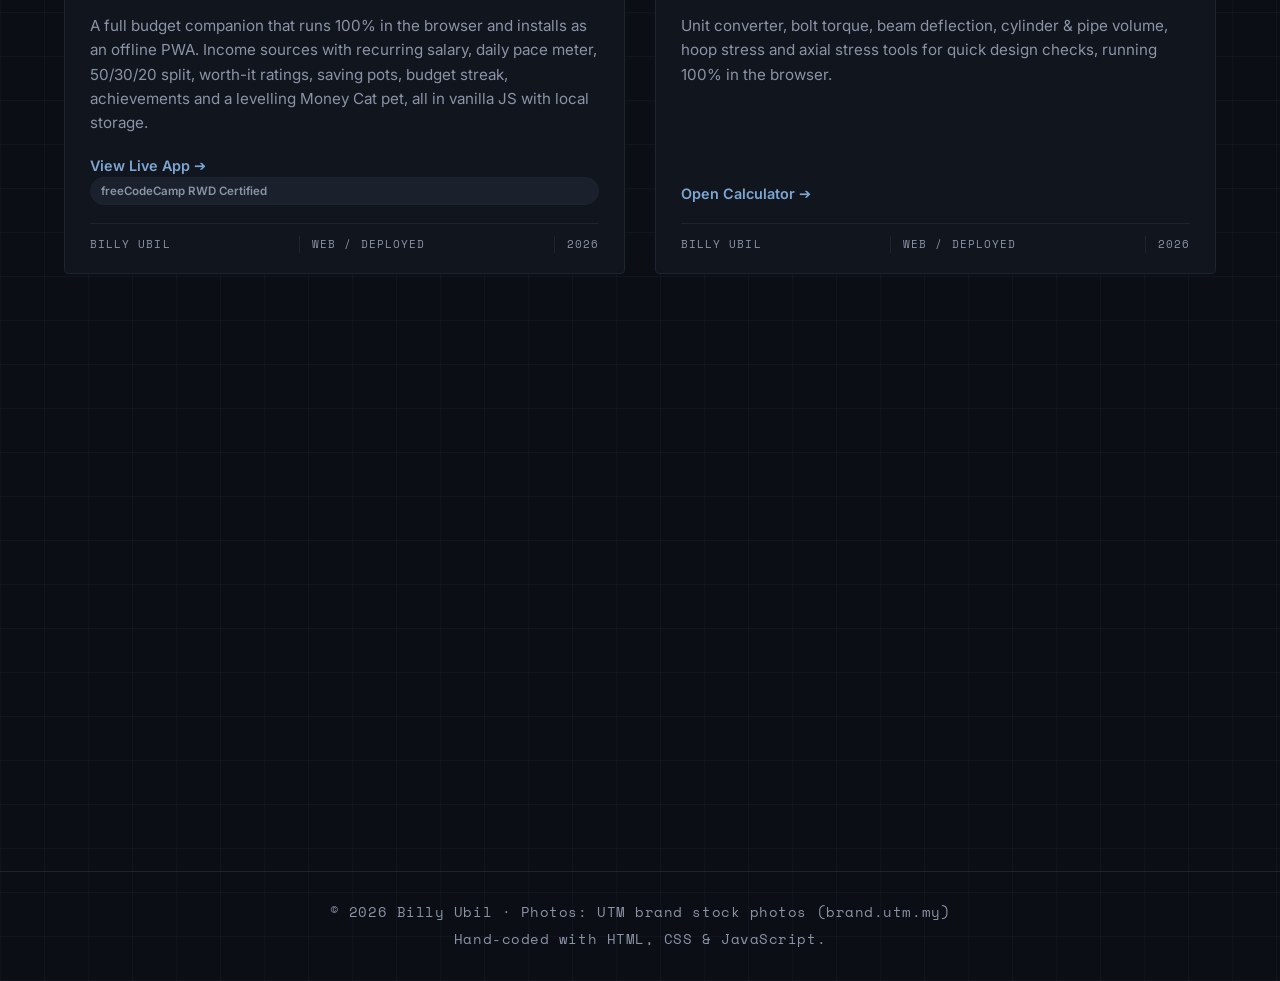
==== commit 1d944bb4: "Revise portfolio webpage content and layout Updated content and structure of the portfolio webpage, " ====
--- a/index.html
+++ b/index.html
@@ -36,14 +36,14 @@
         <div class="hero-overlay" aria-hidden="true"></div>
         <div class="blueprint" aria-hidden="true"></div>
         <div class="hero-content fade-in">
-            <p class="greeting">Precision Engineering &amp; Technical Solutions</p>
+            <p class="greeting">Plant Utilities &amp; Steam Engineering</p>
             <h1><span class="highlight">Billy Ubil<span class="dot">.</span></span></h1>
-            <h2>Mechanical Engineering Undergraduate | Front-End Developer</h2>
-            <p>Aspiring mechanical engineer focused on system design, mechanics, and physical problem-solving. Currently pursuing my degree at Universiti Teknologi Malaysia (UTM) Johor Bahru, while leveraging web development to build interactive, data-driven digital tools.</p>
-            <span class="spec">Mechanical Engineering &bull; UTM Johor Bahru &bull; BKNS Scholar</span>
+            <h2>Mechanical Engineering Undergraduate | Industrial Technician</h2>
+            <p>Eager to leverage my hands-on industrial background to specialize in plant utilities, boiler operations, and HVAC systems. Currently pursuing my degree at Universiti Teknologi Malaysia (UTM), with the long-term objective of achieving statutory certification as a DOSH/JKKP Grade 2 Steam Engineer.</p>
+            <span class="spec">Mechanical Engineering &bull; UTM Johor Bahru &bull; Politeknik KK Alumni</span>
             <div class="hero-buttons">
-                <a href="#projects" class="btn">View Projects</a>
-                <a href="#contact" class="btn outline">Contact Me</a>
+                <a href="#projects" class="btn transparent">View Technical Projects</a>
+                <a href="#contact" class="btn transparent">Contact Me</a>
             </div>
         </div>
     </header>
@@ -63,10 +63,9 @@
             <div class="header-line"></div>
         </div>
         
-        <!-- The About text is now above the skills -->
         <div class="about-text-container">
-            <p>Originally from Sabah, I hold a Diploma in Mechanical Engineering from Politeknik Kota Kinabalu. I focus on optimized, real-world solutions, whether that means turning a wrench on a generator or writing clean HTML and CSS for a digital interface.</p>
-            <p>I have hands-on workshop experience with fabrication and maintenance, alongside a rapidly growing proficiency in web development. I am working through a certified Full-Stack Developer curriculum to bring digital telemetry and UI capabilities into industrial engineering spaces.</p>
+            <p>I hold a Diploma in Mechanical Engineering from Politeknik Kota Kinabalu (Dean's List) and build my engineering foundation on real-world industrial experience. I have worked hands-on as a Mechanical Technician at Borneo Samudera Sdn Bhd and an Electrical Technician at EK Jaya Sdn Bhd.</p>
+            <p>My practical experience includes fabricating custom sheet-metal gravity chutes, overhauling mechanical drive transmissions, and managing HVAC and standby generator maintenance. I am highly familiar with OSHA 1994 regulations, HIRARC principles, and standard Permit-to-Work (PTW) procedures, particularly during confined-space digester vessel overhauls. My goal is to apply analytical problem-solving and modern digital capabilities to support reliable, safe plant operations.</p>
         </div>
             
         <div class="skills-wrapper">
@@ -74,31 +73,32 @@
             <div class="skills-box" id="skills">
                 
                 <div class="skill-category">
-                    <h4>Hands-on & Workshop</h4>
+                    <h4>Industrial &amp; Maintenance</h4>
                     <div class="skill-tags">
-                        <span>Electrical Wiring & Control Circuits</span>
-                        <span>Diesel Generator Servicing &amp; Troubleshooting</span>
-                        <span>Split-Unit Air Conditioning Installation &amp; Servicing</span>
-                        <span>Welding (SMAW, MIG, TIG)</span>
+                        <span>Plant Pumping Systems &amp; Valves</span>
+                        <span>Mechanical Drive Transmissions</span>
+                        <span>HVAC Preventive Maintenance</span>
+                        <span>Standby Generator Servicing</span>
+                        <span>OSHA 1994, HIRARC &amp; PTW</span>
                     </div>
                 </div>
 
                 <div class="skill-category">
-                    <h4>Engineering & CAD</h4>
+                    <h4>Engineering &amp; Fabrication</h4>
                     <div class="skill-tags">
-                        <span>SolidWorks (Modeling, Assemblies, Drawings)</span>
+                        <span>SolidWorks (3D Modeling)</span>
                         <span>AutoCAD (2D Drafting)</span>
+                        <span>Welding (SMAW, MIG, TIG)</span>
+                        <span>Sheet-Metal Fabrication</span>
                     </div>
                 </div>
 
                 <div class="skill-category">
-                    <h4>Digital & Software</h4>
+                    <h4>Digital &amp; Software</h4>
                     <div class="skill-tags">
                         <span>Responsive Web Design</span>
-                        <span>HTML5 / CSS3</span>
-                        <span>JavaScript (ES6)</span>
-                        <span>Git &amp; GitHub Pages</span>
-                        <span>Microsoft Excel &amp; Word</span>
+                        <span>HTML5 / CSS3 / JavaScript</span>
+                        <span>Microsoft Office Suite</span>
                     </div>
                 </div>
             </div>
@@ -173,7 +173,7 @@
     <section id="contact" class="contact-section fade-in">
         <div class="eyebrow">03 / Contact</div>
         <h2>Let's Build Something.</h2>
-        <p>Whether it is turning a wrench in the workshop or writing front-end code, I am ready for the next challenge.</p>
+        <p>Whether it is ensuring reliable plant operations, executing equipment overhauls, or developing interactive technical solutions, I am ready for the next challenge.</p>
         
         <div class="contact-buttons">
             <a href="mailto:billyubil2112@gmail.com" class="btn">billyubil2112@gmail.com</a>
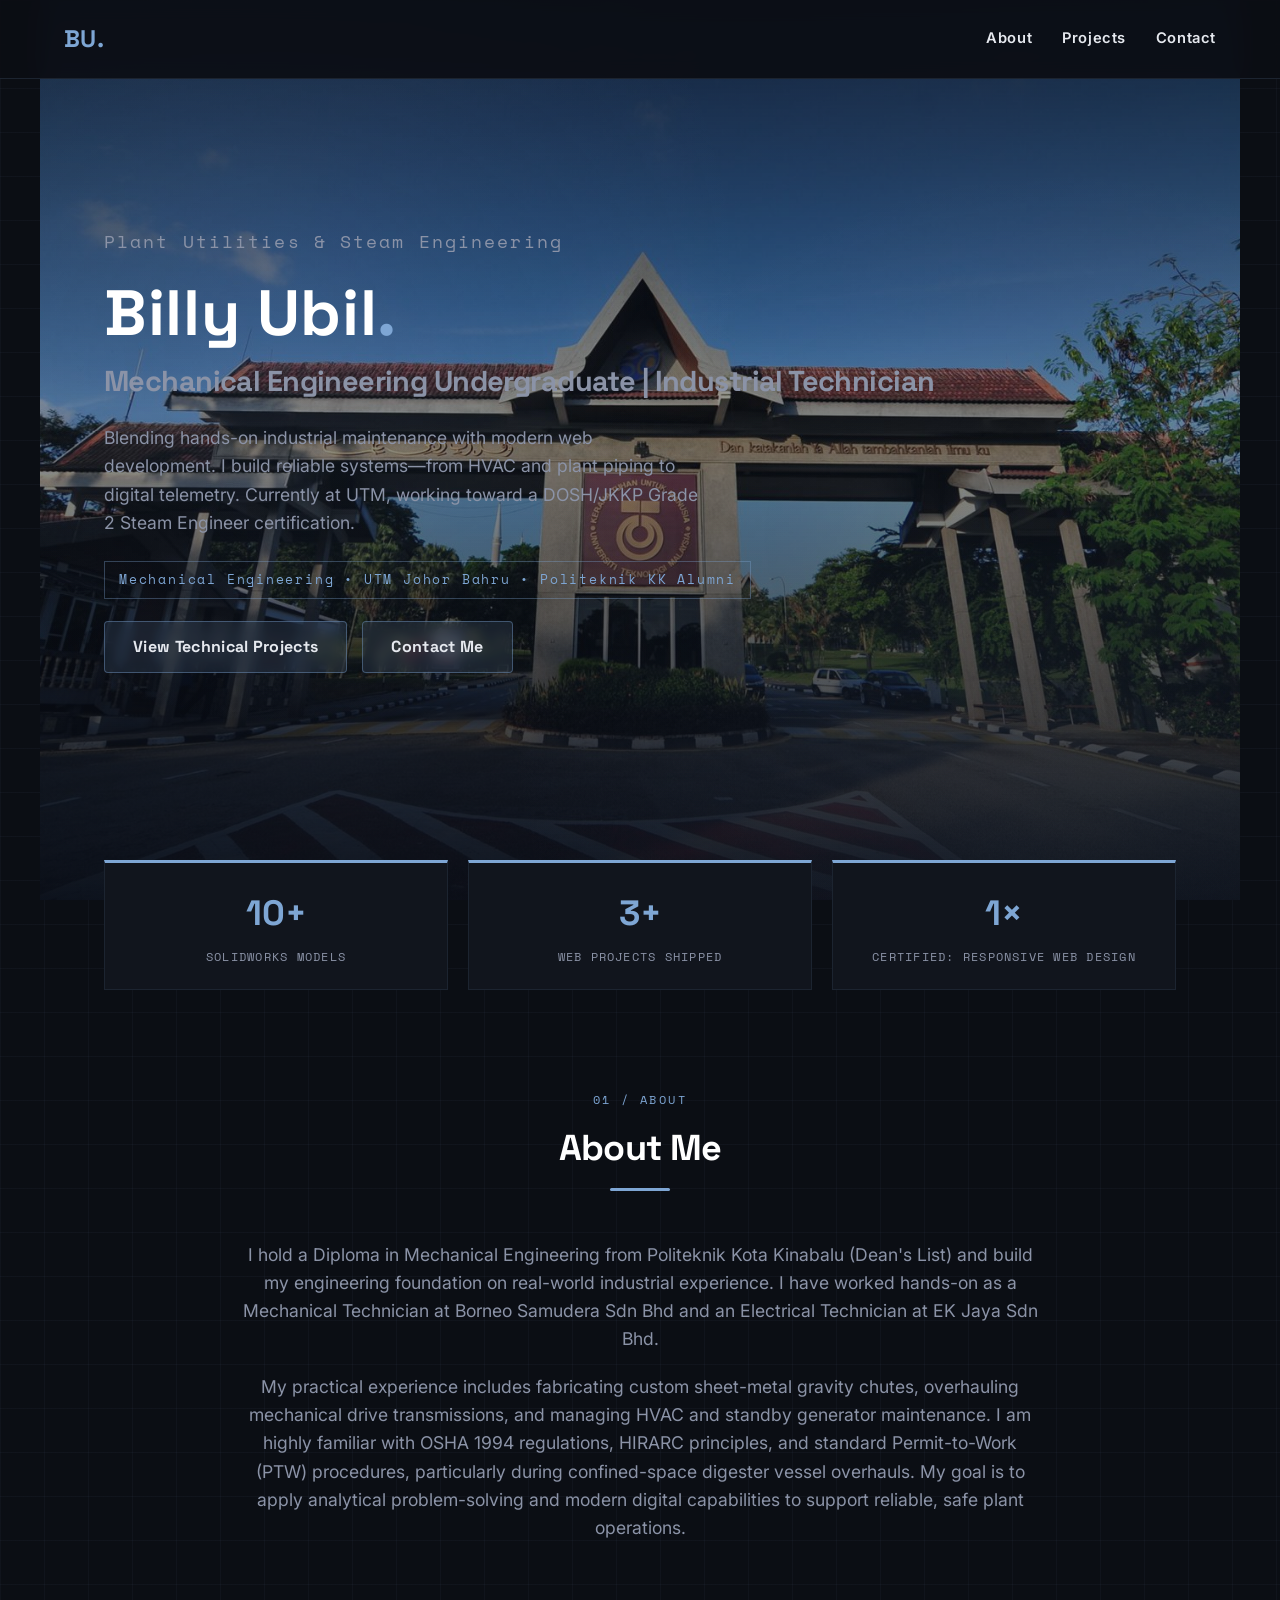
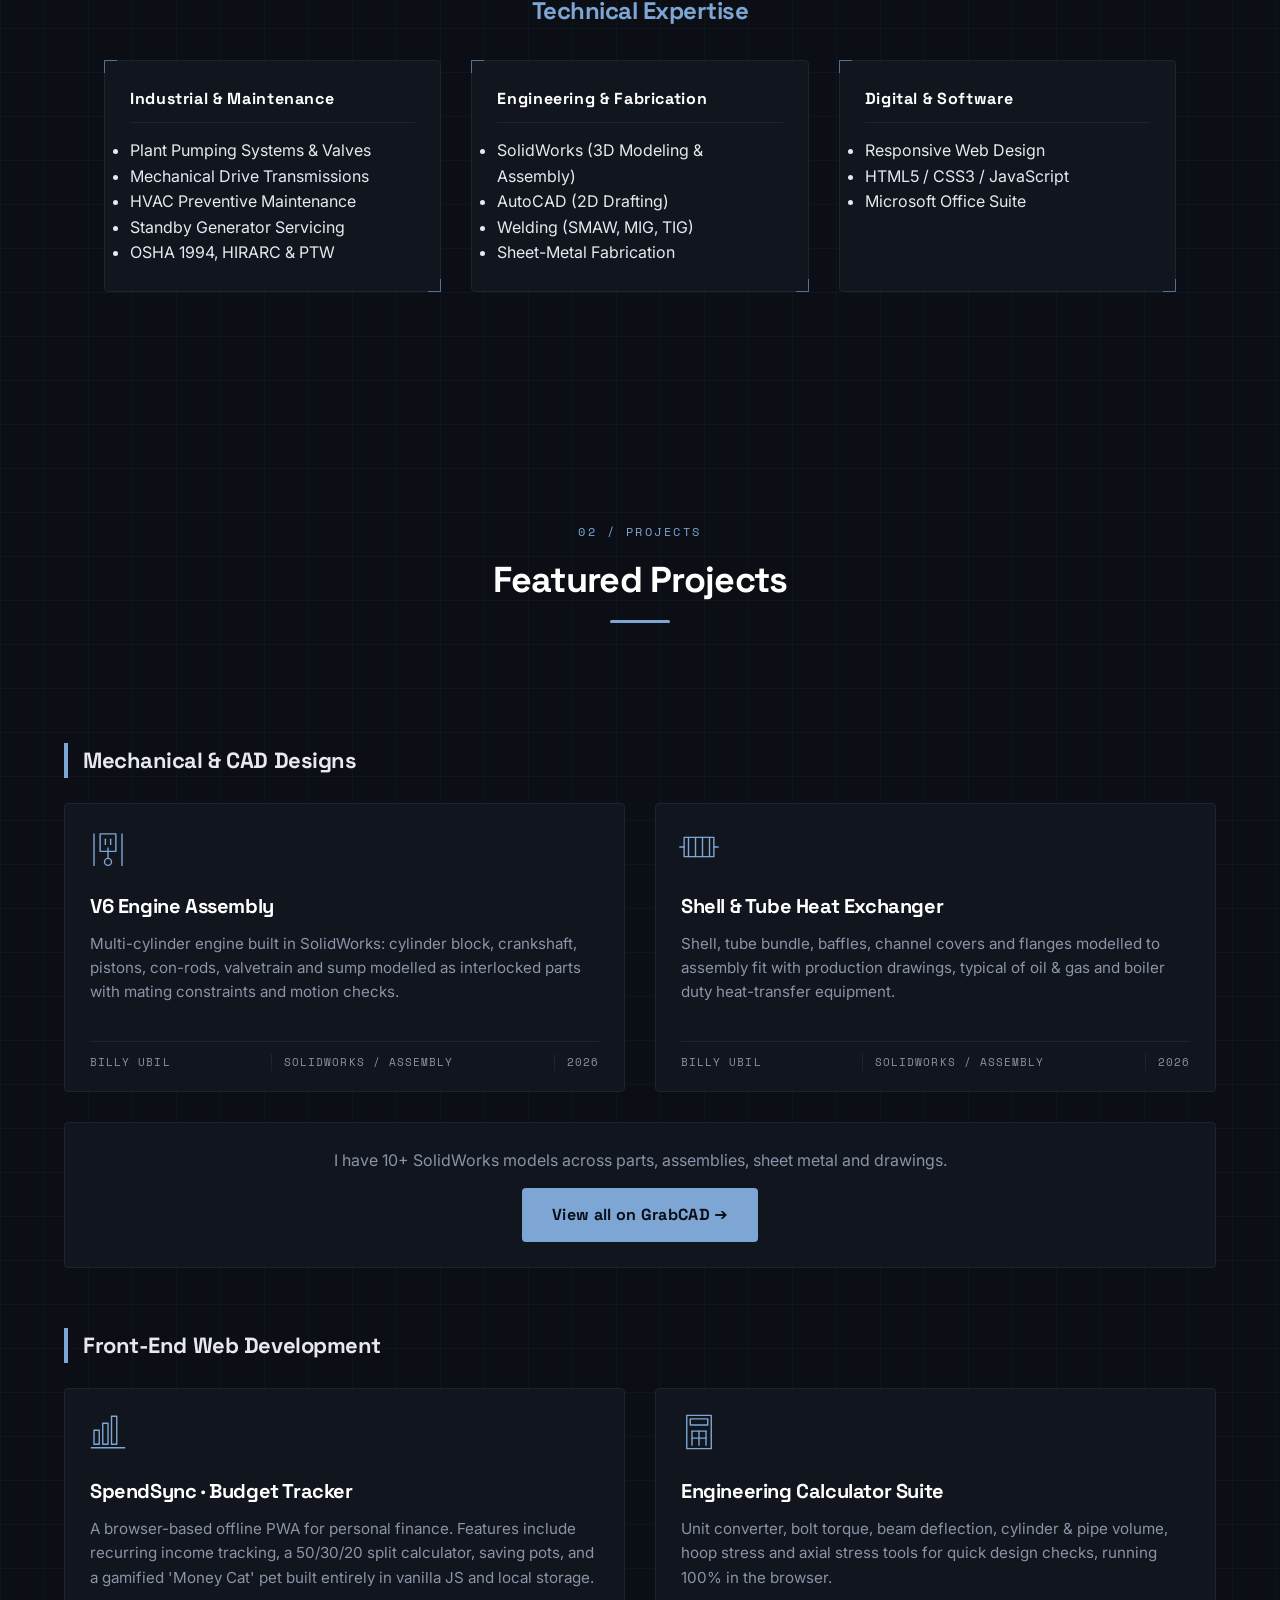
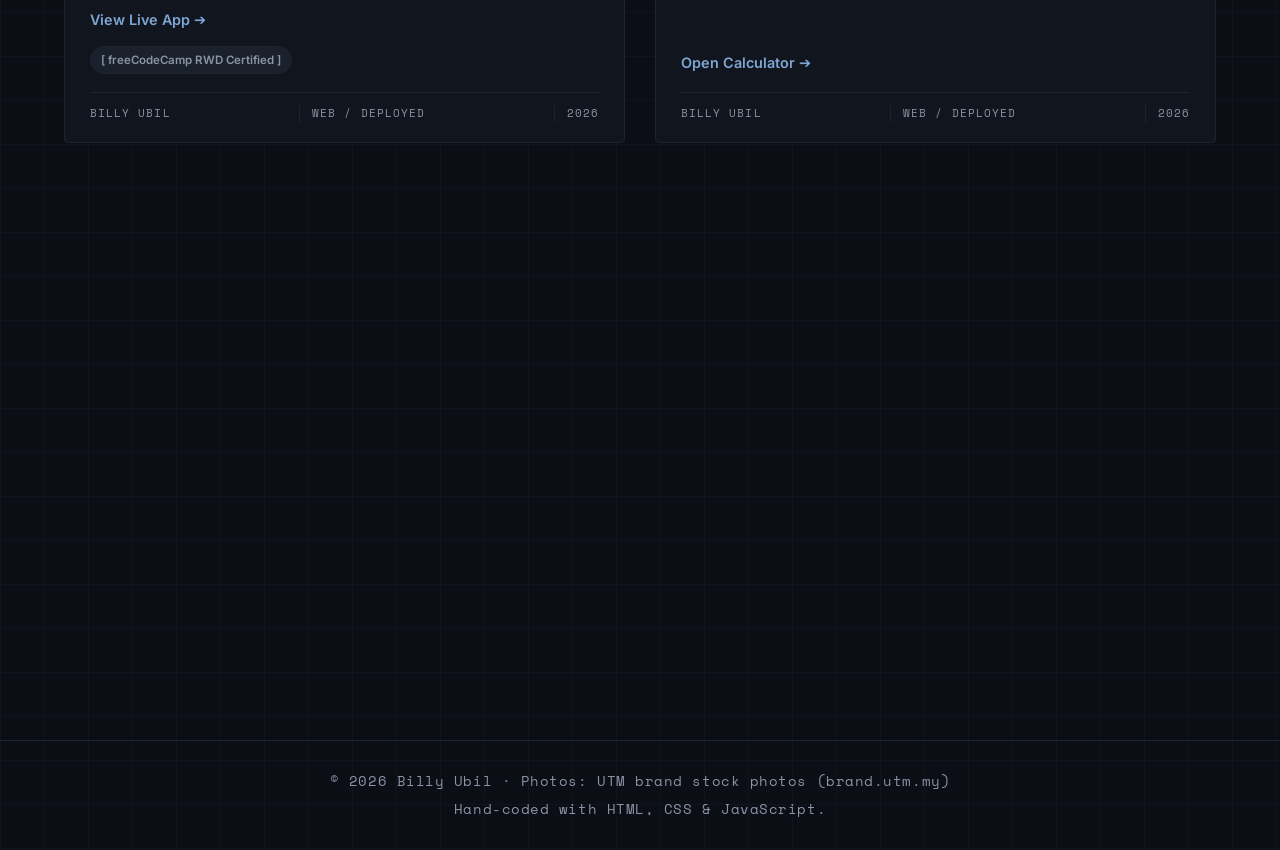
==== commit 92b9cdd6: "Revise portfolio content in index.html Updated content in the index.html file to enhance the portfol" ====
--- a/index.html
+++ b/index.html
@@ -9,7 +9,7 @@
     <meta property="og:description" content="Mechanical engineering student & web developer. SolidWorks, AutoCAD, fabrication and modern front-end development." />
     <meta property="og:type" content="website" />
     <meta property="og:url" content="https://billyubil2112.github.io/" />
-    <link rel="icon" href="data:image/svg+xml,%3Csvg xmlns='http://www.w3.org/2000/svg' viewBox='0 0 100 100'%3E%3Crect width='100' height='100' rx='22' fill='%230A192F'/%3E%3Ctext x='50' y='72' font-family='Arial,Helvetica,sans-serif' font-size='56' font-weight='700' text-anchor='middle' fill='%23FFFFFF'%3EBU%3C/text%3E%3C/svg%3E" />
+    <link rel="icon" href="data:image/svg+xml,%3Csvg xmlns='http://www.w3.org/2000/svg' viewBox='0 0 100 100'%3E%3Crect width='100' height='100' rx='0' fill='%230A192F'/%3E%3Ctext x='50' y='72' font-family='Arial,Helvetica,sans-serif' font-size='56' font-weight='700' text-anchor='middle' fill='%23FFFFFF'%3EBU%3C/text%3E%3C/svg%3E" />
     <link rel="preconnect" href="https://fonts.googleapis.com" />
     <link rel="preconnect" href="https://fonts.gstatic.com" crossorigin />
     <link href="https://fonts.googleapis.com/css2?family=Space+Grotesk:wght@500;600;700&family=Inter:wght@400;500;600&family=Space+Mono:wght@400;700&display=swap" rel="stylesheet" />
@@ -36,10 +36,10 @@
         <div class="hero-overlay" aria-hidden="true"></div>
         <div class="blueprint" aria-hidden="true"></div>
         <div class="hero-content fade-in">
-            <p class="greeting">Plant Utilities &amp; Steam Engineering</p>
+            <p class="greeting">Plant Utilities & Steam Engineering</p>
             <h1><span class="highlight">Billy Ubil<span class="dot">.</span></span></h1>
             <h2>Mechanical Engineering Undergraduate | Industrial Technician</h2>
-            <p>Eager to leverage my hands-on industrial background to specialize in plant utilities, boiler operations, and HVAC systems. Currently pursuing my degree at Universiti Teknologi Malaysia (UTM), with the long-term objective of achieving statutory certification as a DOSH/JKKP Grade 2 Steam Engineer.</p>
+            <p>Blending hands-on industrial maintenance with modern web development. I build reliable systems—from HVAC and plant piping to digital telemetry. Currently at UTM, working toward a DOSH/JKKP Grade 2 Steam Engineer certification.</p>
             <span class="spec">Mechanical Engineering &bull; UTM Johor Bahru &bull; Politeknik KK Alumni</span>
             <div class="hero-buttons">
                 <a href="#projects" class="btn transparent">View Technical Projects</a>
@@ -74,32 +74,32 @@
                 
                 <div class="skill-category">
                     <h4>Industrial &amp; Maintenance</h4>
-                    <div class="skill-tags">
-                        <span>Plant Pumping Systems &amp; Valves</span>
-                        <span>Mechanical Drive Transmissions</span>
-                        <span>HVAC Preventive Maintenance</span>
-                        <span>Standby Generator Servicing</span>
-                        <span>OSHA 1994, HIRARC &amp; PTW</span>
-                    </div>
+                    <ul class="spec-list">
+                        <li>Plant Pumping Systems &amp; Valves</li>
+                        <li>Mechanical Drive Transmissions</li>
+                        <li>HVAC Preventive Maintenance</li>
+                        <li>Standby Generator Servicing</li>
+                        <li>OSHA 1994, HIRARC &amp; PTW</li>
+                    </ul>
                 </div>
 
                 <div class="skill-category">
                     <h4>Engineering &amp; Fabrication</h4>
-                    <div class="skill-tags">
-                        <span>SolidWorks (3D Modeling)</span>
-                        <span>AutoCAD (2D Drafting)</span>
-                        <span>Welding (SMAW, MIG, TIG)</span>
-                        <span>Sheet-Metal Fabrication</span>
-                    </div>
+                    <ul class="spec-list">
+                        <li>SolidWorks (3D Modeling &amp; Assembly)</li>
+                        <li>AutoCAD (2D Drafting)</li>
+                        <li>Welding (SMAW, MIG, TIG)</li>
+                        <li>Sheet-Metal Fabrication</li>
+                    </ul>
                 </div>
 
                 <div class="skill-category">
                     <h4>Digital &amp; Software</h4>
-                    <div class="skill-tags">
-                        <span>Responsive Web Design</span>
-                        <span>HTML5 / CSS3 / JavaScript</span>
-                        <span>Microsoft Office Suite</span>
-                    </div>
+                    <ul class="spec-list">
+                        <li>Responsive Web Design</li>
+                        <li>HTML5 / CSS3 / JavaScript</li>
+                        <li>Microsoft Office Suite</li>
+                    </ul>
                 </div>
             </div>
         </div>
@@ -119,7 +119,7 @@
         <h3 class="category-title fade-in">Mechanical & CAD Designs</h3>
         <div class="project-grid">
             <div class="project-card fade-in">
-                <div class="card-icon"><svg viewBox="0 0 48 48" fill="none" stroke="currentColor" stroke-width="1.6" stroke-linecap="round" stroke-linejoin="round" aria-hidden="true"><circle cx="24" cy="41" r="4"/><line x1="24" y1="37" x2="24" y2="25"/><rect x="15" y="9" width="18" height="20" rx="2"/><line x1="21" y1="15" x2="21" y2="21"/><line x1="27" y1="15" x2="27" y2="21"/><line x1="8" y1="9" x2="8" y2="45"/><line x1="40" y1="9" x2="40" y2="45"/></svg></div>
+                <div class="card-icon"><svg viewBox="0 0 48 48" fill="none" stroke="currentColor" stroke-width="1.6" stroke-linecap="round" stroke-linejoin="round" aria-hidden="true"><circle cx="24" cy="41" r="4"/><line x1="24" y1="37" x2="24" y2="25"/><rect x="15" y="9" width="18" height="20" rx="0"/><line x1="21" y1="15" x2="21" y2="21"/><line x1="27" y1="15" x2="27" y2="21"/><line x1="8" y1="9" x2="8" y2="45"/><line x1="40" y1="9" x2="40" y2="45"/></svg></div>
                 <div class="card-content">
                     <h3>V6 Engine Assembly</h3>
                     <p>Multi-cylinder engine built in SolidWorks: cylinder block, crankshaft, pistons, con-rods, valvetrain and sump modelled as interlocked parts with mating constraints and motion checks.</p>
@@ -128,7 +128,7 @@
             </div>
 
             <div class="project-card fade-in">
-                <div class="card-icon"><svg viewBox="0 0 48 48" fill="none" stroke="currentColor" stroke-width="1.6" stroke-linecap="round" stroke-linejoin="round" aria-hidden="true"><rect x="7" y="13" width="34" height="22" rx="4"/><line x1="12" y1="13" x2="12" y2="35"/><line x1="20" y1="13" x2="20" y2="35"/><line x1="28" y1="13" x2="28" y2="35"/><line x1="36" y1="13" x2="36" y2="35"/><line x1="7" y1="24" x2="2" y2="24"/><line x1="46" y1="24" x2="41" y2="24"/></svg></div>
+                <div class="card-icon"><svg viewBox="0 0 48 48" fill="none" stroke="currentColor" stroke-width="1.6" stroke-linecap="round" stroke-linejoin="round" aria-hidden="true"><rect x="7" y="13" width="34" height="22" rx="0"/><line x1="12" y1="13" x2="12" y2="35"/><line x1="20" y1="13" x2="20" y2="35"/><line x1="28" y1="13" x2="28" y2="35"/><line x1="36" y1="13" x2="36" y2="35"/><line x1="7" y1="24" x2="2" y2="24"/><line x1="46" y1="24" x2="41" y2="24"/></svg></div>
                 <div class="card-content">
                     <h3>Shell &amp; Tube Heat Exchanger</h3>
                     <p>Shell, tube bundle, baffles, channel covers and flanges modelled to assembly fit with production drawings, typical of oil &amp; gas and boiler duty heat-transfer equipment.</p>
@@ -149,15 +149,15 @@
                 <div class="card-icon"><svg viewBox="0 0 48 48" fill="none" stroke="currentColor" stroke-width="1.6" stroke-linecap="round" stroke-linejoin="round" aria-hidden="true"><rect x="8" y="22" width="6" height="16"/><rect x="18" y="14" width="6" height="24"/><rect x="28" y="6" width="6" height="32"/><line x1="5" y1="42" x2="43" y2="42"/></svg></div>
                 <div class="card-content">
                     <h3>SpendSync · Budget Tracker</h3>
-                    <p>A full budget companion that runs 100% in the browser and installs as an offline PWA. Income sources with recurring salary, daily pace meter, 50/30/20 split, worth-it ratings, saving pots, budget streak, achievements and a levelling Money Cat pet, all in vanilla JS with local storage.</p>
+                    <p>A browser-based offline PWA for personal finance. Features include recurring income tracking, a 50/30/20 split calculator, saving pots, and a gamified 'Money Cat' pet built entirely in vanilla JS and local storage.</p>
                     <a href="https://billyubil2112.github.io/SpendSync/" target="_blank" class="text-link">View Live App ➔</a>
-                    <span class="tag">freeCodeCamp RWD Certified</span>
+                    <div style="margin-top: 15px;"><span class="tag">[ freeCodeCamp RWD Certified ]</span></div>
                     <div class="title-block"><span>Billy Ubil</span><span>Web / Deployed</span><span>2026</span></div>
                 </div>
             </div>
 
             <div class="project-card fade-in">
-                <div class="card-icon"><svg viewBox="0 0 48 48" fill="none" stroke="currentColor" stroke-width="1.6" stroke-linecap="round" stroke-linejoin="round" aria-hidden="true"><rect x="10" y="5" width="28" height="38" rx="3"/><rect x="14" y="9" width="20" height="7"/><line x1="16" y1="23" x2="16" y2="39"/><line x1="24" y1="23" x2="24" y2="39"/><line x1="32" y1="23" x2="32" y2="39"/><line x1="16" y1="23" x2="32" y2="23"/><line x1="16" y1="31" x2="32" y2="31"/></svg></div>
+                <div class="card-icon"><svg viewBox="0 0 48 48" fill="none" stroke="currentColor" stroke-width="1.6" stroke-linecap="round" stroke-linejoin="round" aria-hidden="true"><rect x="10" y="5" width="28" height="38" rx="0"/><rect x="14" y="9" width="20" height="7"/><line x1="16" y1="23" x2="16" y2="39"/><line x1="24" y1="23" x2="24" y2="39"/><line x1="32" y1="23" x2="32" y2="39"/><line x1="16" y1="23" x2="32" y2="23"/><line x1="16" y1="31" x2="32" y2="31"/></svg></div>
                 <div class="card-content">
                     <h3>Engineering Calculator Suite</h3>
                     <p>Unit converter, bolt torque, beam deflection, cylinder &amp; pipe volume, hoop stress and axial stress tools for quick design checks, running 100% in the browser.</p>
@@ -173,10 +173,10 @@
     <section id="contact" class="contact-section fade-in">
         <div class="eyebrow">03 / Contact</div>
         <h2>Let's Build Something.</h2>
-        <p>Whether it is ensuring reliable plant operations, executing equipment overhauls, or developing interactive technical solutions, I am ready for the next challenge.</p>
+        <p>Whether you need someone to turn a wrench on a plant overhaul or write front-end code for a new dashboard, my inbox is open.</p>
         
         <div class="contact-buttons">
-            <a href="mailto:billyubil2112@gmail.com" class="btn">billyubil2112@gmail.com</a>
+            <a href="mailto:billyubil2112@gmail.com" class="btn transparent">billyubil2112@gmail.com</a>
             <a href="https://www.linkedin.com/in/billy-ubil-2442a9233" target="_blank" class="btn linkedin-btn">LinkedIn</a>
         </div>
     </section>
--- a/style.css
+++ b/style.css
@@ -91,6 +91,27 @@
 .btn.outline:hover { background: var(--accent-soft); color: var(--accent); }
 .linkedin-btn { background: #0a66c2; border-color: #0a66c2; color: white; }
 .linkedin-btn:hover { background: #004182; border-color: #004182; }
+
+/* Transparent Buttons (Hero) */
+.hero-buttons { 
+    display: flex; 
+    flex-direction: row; 
+    gap: 15px; 
+}
+.btn.transparent {
+    background-color: rgba(126, 166, 212, 0.12);
+    border: 1px solid rgba(126, 166, 212, 0.4); 
+    color: #E6E9EF; 
+    backdrop-filter: blur(6px);
+    -webkit-backdrop-filter: blur(6px);
+}
+.btn.transparent:hover {
+    background-color: rgba(126, 166, 212, 0.35); 
+    border-color: #7EA6D4; 
+    color: #ffffff;
+    box-shadow: 0 4px 15px rgba(126, 166, 212, 0.2);
+    transform: translateY(-2px);
+}
 
 /* Layouts */
 section { padding: 100px 5%; max-width: 1200px; margin: 0 auto; position: relative; content-visibility: auto; contain-intrinsic-size: auto 600px; }
@@ -156,7 +177,6 @@
     padding: 8px 14px;
     margin-bottom: 22px;
 }
-.hero-buttons { display: flex; gap: 15px; }
 
 /* Stats strip */
 .stats-strip {
@@ -260,8 +280,11 @@
     .nav-links li { padding: 14px 0; border-bottom: 1px solid var(--border); }
     .hero h1 { font-size: 3rem; }
     .hero h2 { font-size: 1.4rem; }
-    .hero-buttons { flex-direction: column; }
-    .btn { text-align: center; width: 100%; }
+    
+    /* Modified for phone: keeps buttons side-by-side, shrinks text to fit */
+    .hero-buttons { flex-direction: row; gap: 8px; justify-content: flex-start; }
+    .btn { padding: 10px 14px; font-size: 0.85rem; text-align: center; }
+    
     .stats-strip { grid-template-columns: 1fr; margin-top: -20px; }
     section { padding-top: 80px; }
     .hero { padding: 0 6%; }
@@ -271,7 +294,6 @@
     .hero h2 { font-size: 1.15rem; margin-bottom: 14px; line-height: 1.4; }
     .hero p { font-size: 0.95rem; }
     .spec { font-size: 0.7rem; letter-spacing: 0.1em; padding: 7px 12px; line-height: 1.8; margin-bottom: 18px; }
-    .hero-buttons { gap: 12px; }
 }
 
 @media (max-width: 420px) {
@@ -281,7 +303,10 @@
     .hero h2 { font-size: 1.02rem; }
     .hero p { font-size: 0.9rem; }
     .spec { font-size: 0.66rem; }
-    .hero-buttons { gap: 10px; }
+    
+    /* Extra tight spacing for very narrow screens */
+    .hero-buttons { gap: 6px; }
+    .btn { padding: 8px 10px; font-size: 0.75rem; }
 }
 
 /* Animations */
@@ -292,4 +317,4 @@
     html { scroll-behavior: auto; }
     *, *::before, *::after { animation: none !important; transition: none !important; }
     .fade-in { opacity: 1; transform: none; }
-}+}
